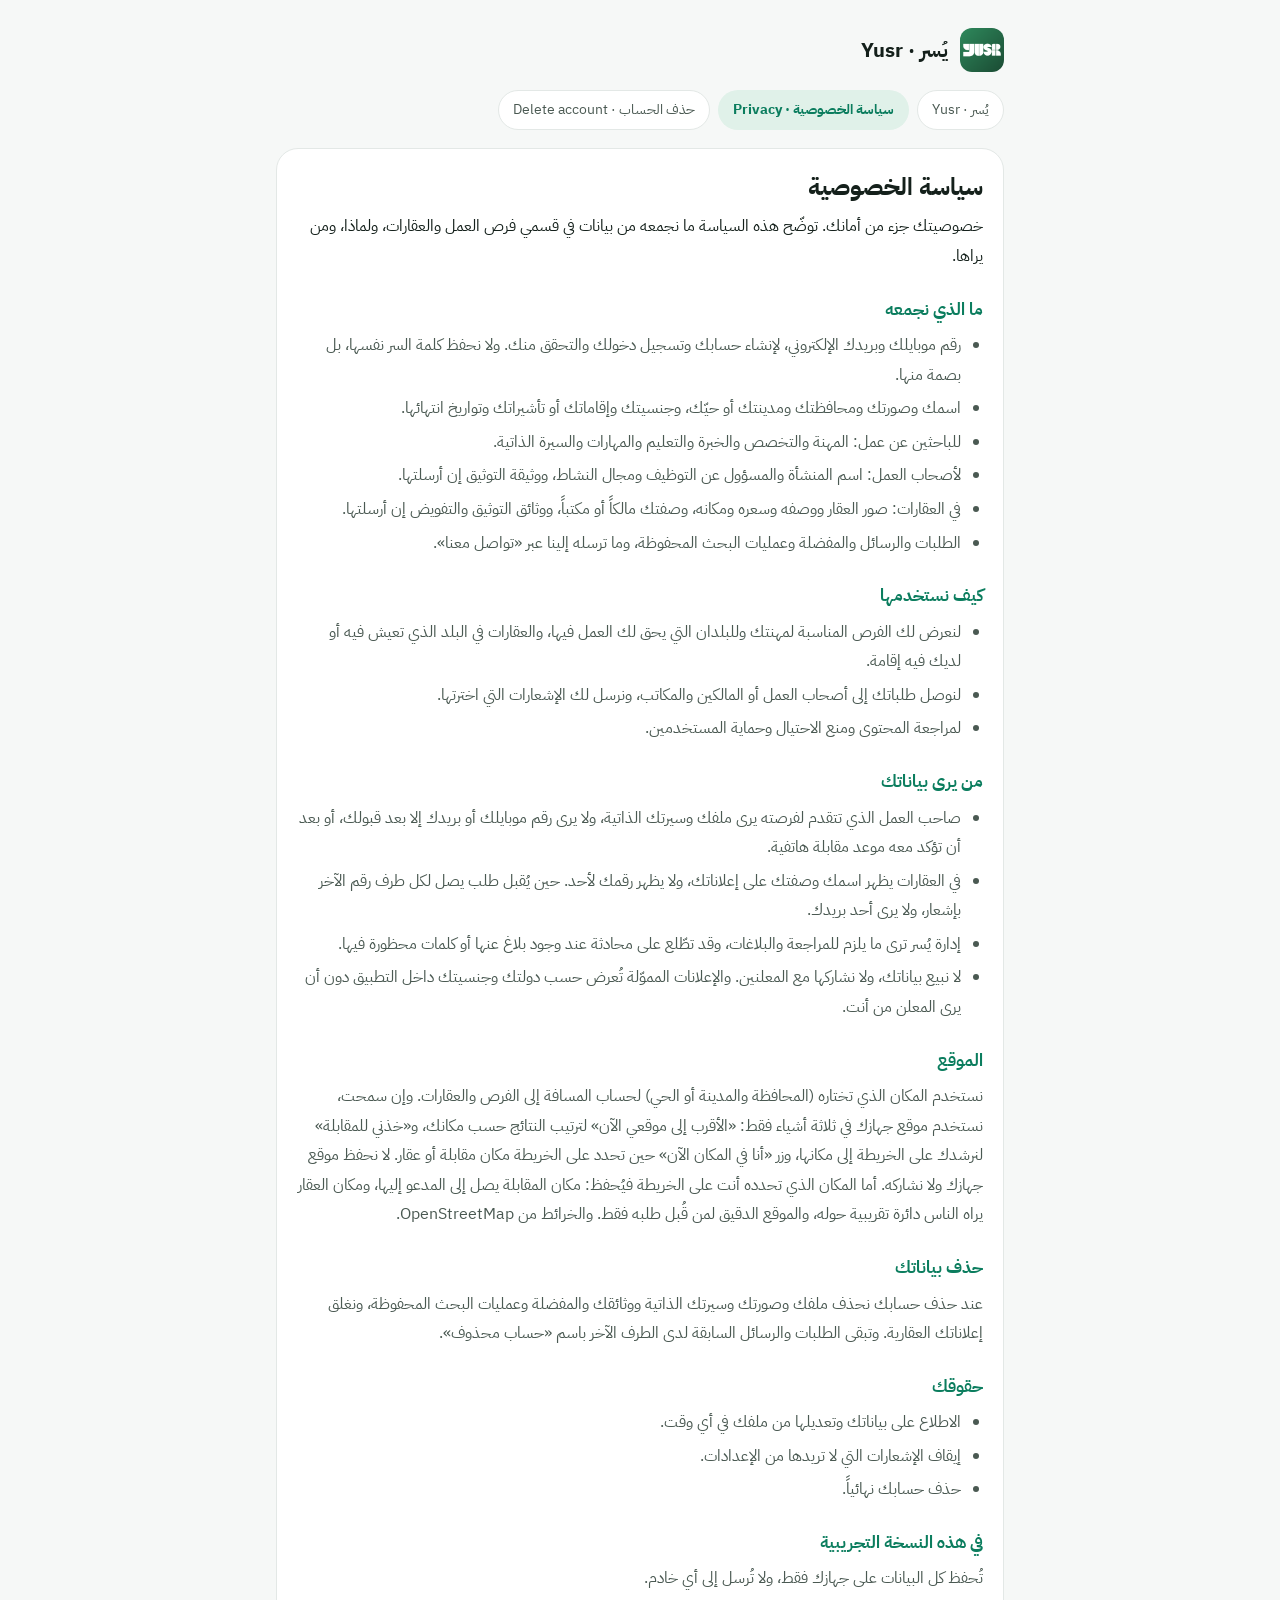
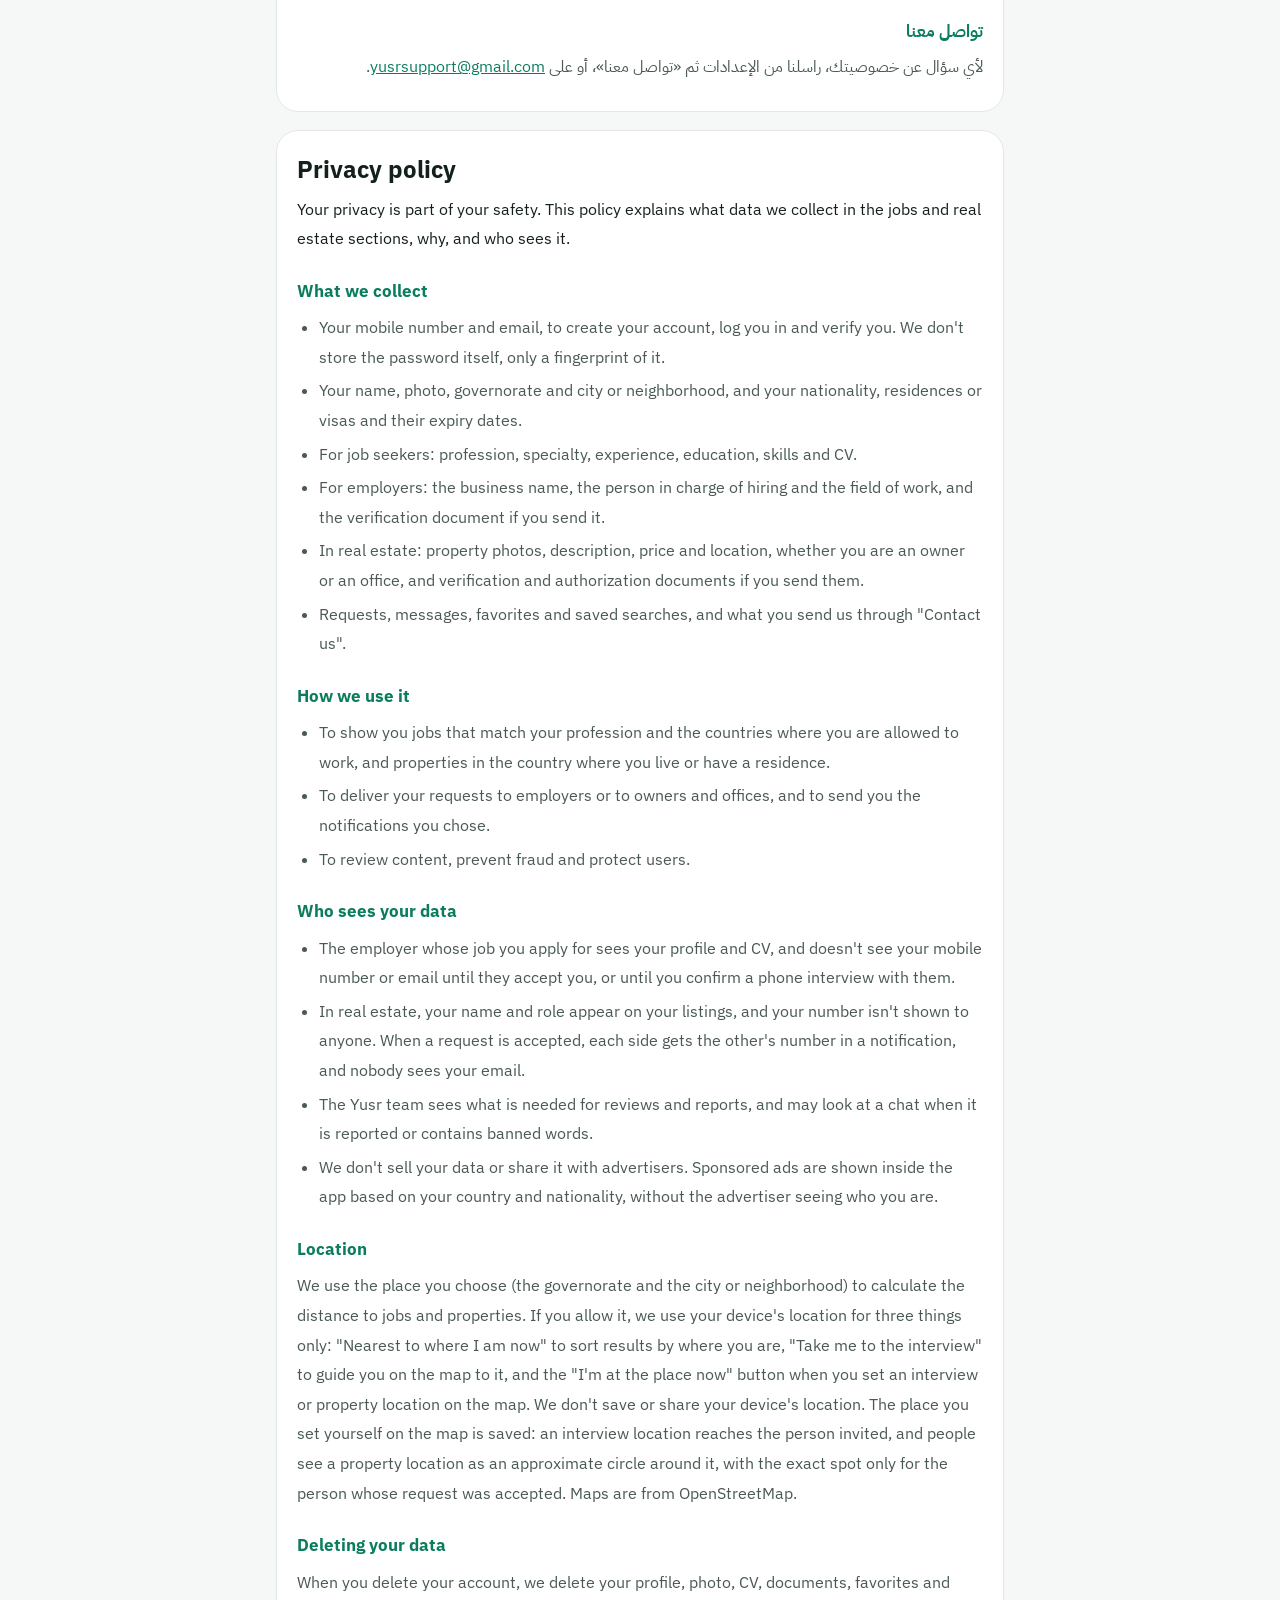
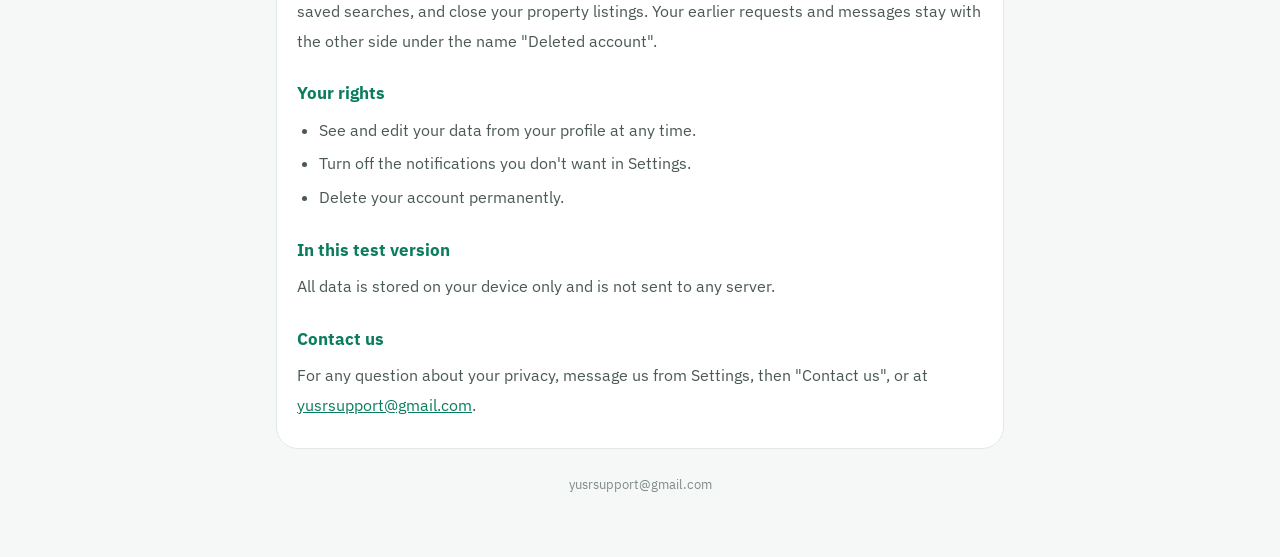
==== privacy.html @ 182690db "Yusr: privacy policy and account deletion pages (Arabic and English) Co-Authored-By: Claude Opus 5.5" ====
<!doctype html>
<html lang="ar" dir="rtl">
<head>
<meta charset="utf-8">
<meta name="viewport" content="width=device-width, initial-scale=1">
<title>سياسة الخصوصية · Privacy policy — Yusr</title>
<link rel="preconnect" href="https://fonts.googleapis.com"><link rel="preconnect" href="https://fonts.gstatic.com" crossorigin>
<link href="https://fonts.googleapis.com/css2?family=IBM+Plex+Sans+Arabic:wght@400;600;700&family=IBM+Plex+Sans:wght@400;600;700&display=swap" rel="stylesheet">
<link rel="icon" href="logo.png">
<style>
:root{--bg:#F6F8F7;--card:#FFFFFF;--ink:#14201B;--ink2:#4A5952;--ink3:#7F8C87;--brand:#0B7D5E;--soft:#E0F1E9;--line:#E3E8E6}
@media (prefers-color-scheme:dark){:root{--bg:#0E1412;--card:#18201D;--ink:#EEF3F1;--ink2:#A5B4AE;--ink3:#7D8B86;--brand:#3DD598;--soft:#163328;--line:#26302C}}
*{box-sizing:border-box}
body{margin:0;background:var(--bg);color:var(--ink);font:16px/1.85 "IBM Plex Sans Arabic","Segoe UI",Tahoma,Arial,sans-serif}
.wrap{max-width:760px;margin:0 auto;padding:20px 16px 60px}
header{display:flex;align-items:center;gap:12px;padding:8px 0 18px}
header img{width:44px;height:44px;border-radius:12px}
header .name{font-weight:700;font-size:20px}
nav{display:flex;flex-wrap:wrap;gap:8px;margin-bottom:18px}
nav a{padding:6px 14px;border-radius:999px;background:var(--card);border:1px solid var(--line);color:var(--ink2);text-decoration:none;font-size:14px}
nav a.on{background:var(--soft);color:var(--brand);border-color:transparent;font-weight:700}
.doc{background:var(--card);border:1px solid var(--line);border-radius:22px;padding:22px 20px;margin-bottom:18px}
h1{font-size:24px;line-height:1.4;margin:0 0 8px}
h2{font-size:17px;margin:22px 0 4px;color:var(--brand)}
p{margin:6px 0;color:var(--ink2)}
ul{margin:6px 0;padding-inline-start:22px;color:var(--ink2)}
li{margin:4px 0}
a{color:var(--brand)}
.lead{color:var(--ink)}
.en{font-family:"IBM Plex Sans","Segoe UI",Arial,sans-serif}
.steps li{margin:8px 0}
footer{color:var(--ink3);font-size:13px;text-align:center;margin-top:24px}
</style>
</head>
<body><div class="wrap">
<header><img src="logo.png" alt=""><div class="name">يُسر · Yusr</div></header>
<nav><a href="index.html" class="">يُسر · Yusr</a><a href="privacy.html" class="on">سياسة الخصوصية · Privacy</a><a href="delete-account.html" class="">حذف الحساب · Delete account</a></nav>
<section class="doc" lang="ar" dir="rtl"><h1>سياسة الخصوصية</h1>
<p class="lead">خصوصيتك جزء من أمانك. توضّح هذه السياسة ما نجمعه من بيانات في قسمي فرص العمل والعقارات، ولماذا، ومن يراها.</p>
<h2>ما الذي نجمعه</h2>
<ul><li>رقم موبايلك وبريدك الإلكتروني، لإنشاء حسابك وتسجيل دخولك والتحقق منك. ولا نحفظ كلمة السر نفسها، بل بصمة منها.</li><li>اسمك وصورتك ومحافظتك ومدينتك أو حيّك، وجنسيتك وإقاماتك أو تأشيراتك وتواريخ انتهائها.</li><li>للباحثين عن عمل: المهنة والتخصص والخبرة والتعليم والمهارات والسيرة الذاتية.</li><li>لأصحاب العمل: اسم المنشأة والمسؤول عن التوظيف ومجال النشاط، ووثيقة التوثيق إن أرسلتها.</li><li>في العقارات: صور العقار ووصفه وسعره ومكانه، وصفتك مالكاً أو مكتباً، ووثائق التوثيق والتفويض إن أرسلتها.</li><li>الطلبات والرسائل والمفضلة وعمليات البحث المحفوظة، وما ترسله إلينا عبر «تواصل معنا».</li></ul>
<h2>كيف نستخدمها</h2>
<ul><li>لنعرض لك الفرص المناسبة لمهنتك وللبلدان التي يحق لك العمل فيها، والعقارات في البلد الذي تعيش فيه أو لديك فيه إقامة.</li><li>لنوصل طلباتك إلى أصحاب العمل أو المالكين والمكاتب، ونرسل لك الإشعارات التي اخترتها.</li><li>لمراجعة المحتوى ومنع الاحتيال وحماية المستخدمين.</li></ul>
<h2>من يرى بياناتك</h2>
<ul><li>صاحب العمل الذي تتقدم لفرصته يرى ملفك وسيرتك الذاتية، ولا يرى رقم موبايلك أو بريدك إلا بعد قبولك، أو بعد أن تؤكد معه موعد مقابلة هاتفية.</li><li>في العقارات يظهر اسمك وصفتك على إعلاناتك، ولا يظهر رقمك لأحد. حين يُقبل طلب يصل لكل طرف رقم الآخر بإشعار، ولا يرى أحد بريدك.</li><li>إدارة يُسر ترى ما يلزم للمراجعة والبلاغات، وقد تطّلع على محادثة عند وجود بلاغ عنها أو كلمات محظورة فيها.</li><li>لا نبيع بياناتك، ولا نشاركها مع المعلنين. والإعلانات المموّلة تُعرض حسب دولتك وجنسيتك داخل التطبيق دون أن يرى المعلن من أنت.</li></ul>
<h2>الموقع</h2>
<p>نستخدم المكان الذي تختاره (المحافظة والمدينة أو الحي) لحساب المسافة إلى الفرص والعقارات. وإن سمحت، نستخدم موقع جهازك في ثلاثة أشياء فقط: «الأقرب إلى موقعي الآن» لترتيب النتائج حسب مكانك، و«خذني للمقابلة» لنرشدك على الخريطة إلى مكانها، وزر «أنا في المكان الآن» حين تحدد على الخريطة مكان مقابلة أو عقار. لا نحفظ موقع جهازك ولا نشاركه. أما المكان الذي تحدده أنت على الخريطة فيُحفظ: مكان المقابلة يصل إلى المدعو إليها، ومكان العقار يراه الناس دائرة تقريبية حوله، والموقع الدقيق لمن قُبل طلبه فقط. والخرائط من OpenStreetMap.</p>
<h2>حذف بياناتك</h2>
<p>عند حذف حسابك نحذف ملفك وصورتك وسيرتك الذاتية ووثائقك والمفضلة وعمليات البحث المحفوظة، ونغلق إعلاناتك العقارية. وتبقى الطلبات والرسائل السابقة لدى الطرف الآخر باسم «حساب محذوف».</p>
<h2>حقوقك</h2>
<ul><li>الاطلاع على بياناتك وتعديلها من ملفك في أي وقت.</li><li>إيقاف الإشعارات التي لا تريدها من الإعدادات.</li><li>حذف حسابك نهائياً.</li></ul>
<h2>في هذه النسخة التجريبية</h2>
<p>تُحفظ كل البيانات على جهازك فقط، ولا تُرسل إلى أي خادم.</p>
<h2>تواصل معنا</h2>
<p>لأي سؤال عن خصوصيتك، راسلنا من الإعدادات ثم «تواصل معنا»، أو على <a href="mailto:yusrsupport@gmail.com">yusrsupport@gmail.com</a>.</p></section>
<section class="doc en" lang="en" dir="ltr"><h1>Privacy policy</h1>
<p class="lead">Your privacy is part of your safety. This policy explains what data we collect in the jobs and real estate sections, why, and who sees it.</p>
<h2>What we collect</h2>
<ul><li>Your mobile number and email, to create your account, log you in and verify you. We don&#x27;t store the password itself, only a fingerprint of it.</li><li>Your name, photo, governorate and city or neighborhood, and your nationality, residences or visas and their expiry dates.</li><li>For job seekers: profession, specialty, experience, education, skills and CV.</li><li>For employers: the business name, the person in charge of hiring and the field of work, and the verification document if you send it.</li><li>In real estate: property photos, description, price and location, whether you are an owner or an office, and verification and authorization documents if you send them.</li><li>Requests, messages, favorites and saved searches, and what you send us through &quot;Contact us&quot;.</li></ul>
<h2>How we use it</h2>
<ul><li>To show you jobs that match your profession and the countries where you are allowed to work, and properties in the country where you live or have a residence.</li><li>To deliver your requests to employers or to owners and offices, and to send you the notifications you chose.</li><li>To review content, prevent fraud and protect users.</li></ul>
<h2>Who sees your data</h2>
<ul><li>The employer whose job you apply for sees your profile and CV, and doesn&#x27;t see your mobile number or email until they accept you, or until you confirm a phone interview with them.</li><li>In real estate, your name and role appear on your listings, and your number isn&#x27;t shown to anyone. When a request is accepted, each side gets the other&#x27;s number in a notification, and nobody sees your email.</li><li>The Yusr team sees what is needed for reviews and reports, and may look at a chat when it is reported or contains banned words.</li><li>We don&#x27;t sell your data or share it with advertisers. Sponsored ads are shown inside the app based on your country and nationality, without the advertiser seeing who you are.</li></ul>
<h2>Location</h2>
<p>We use the place you choose (the governorate and the city or neighborhood) to calculate the distance to jobs and properties. If you allow it, we use your device&#x27;s location for three things only: &quot;Nearest to where I am now&quot; to sort results by where you are, &quot;Take me to the interview&quot; to guide you on the map to it, and the &quot;I&#x27;m at the place now&quot; button when you set an interview or property location on the map. We don&#x27;t save or share your device&#x27;s location. The place you set yourself on the map is saved: an interview location reaches the person invited, and people see a property location as an approximate circle around it, with the exact spot only for the person whose request was accepted. Maps are from OpenStreetMap.</p>
<h2>Deleting your data</h2>
<p>When you delete your account, we delete your profile, photo, CV, documents, favorites and saved searches, and close your property listings. Your earlier requests and messages stay with the other side under the name &quot;Deleted account&quot;.</p>
<h2>Your rights</h2>
<ul><li>See and edit your data from your profile at any time.</li><li>Turn off the notifications you don&#x27;t want in Settings.</li><li>Delete your account permanently.</li></ul>
<h2>In this test version</h2>
<p>All data is stored on your device only and is not sent to any server.</p>
<h2>Contact us</h2>
<p>For any question about your privacy, message us from Settings, then &quot;Contact us&quot;, or at <a href="mailto:yusrsupport@gmail.com">yusrsupport@gmail.com</a>.</p></section>
<footer>yusrsupport@gmail.com</footer>
</div></body></html>
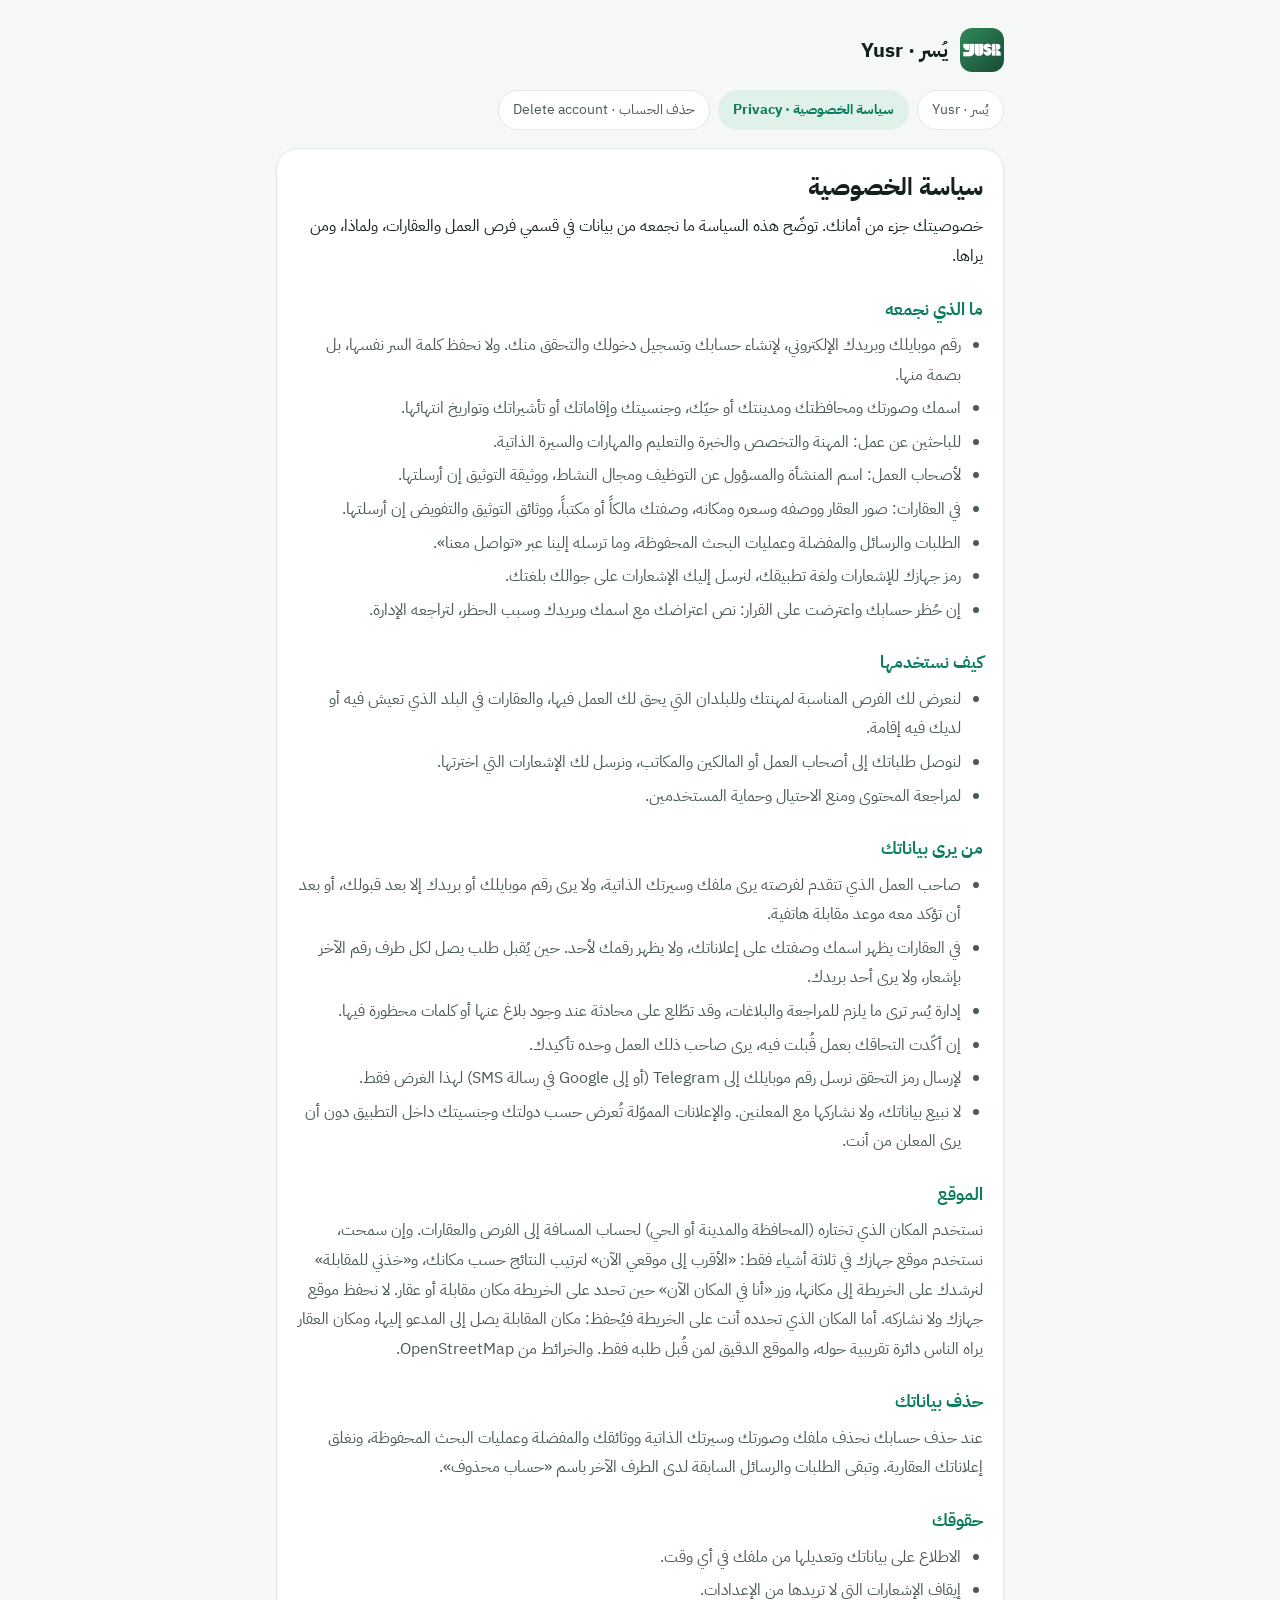
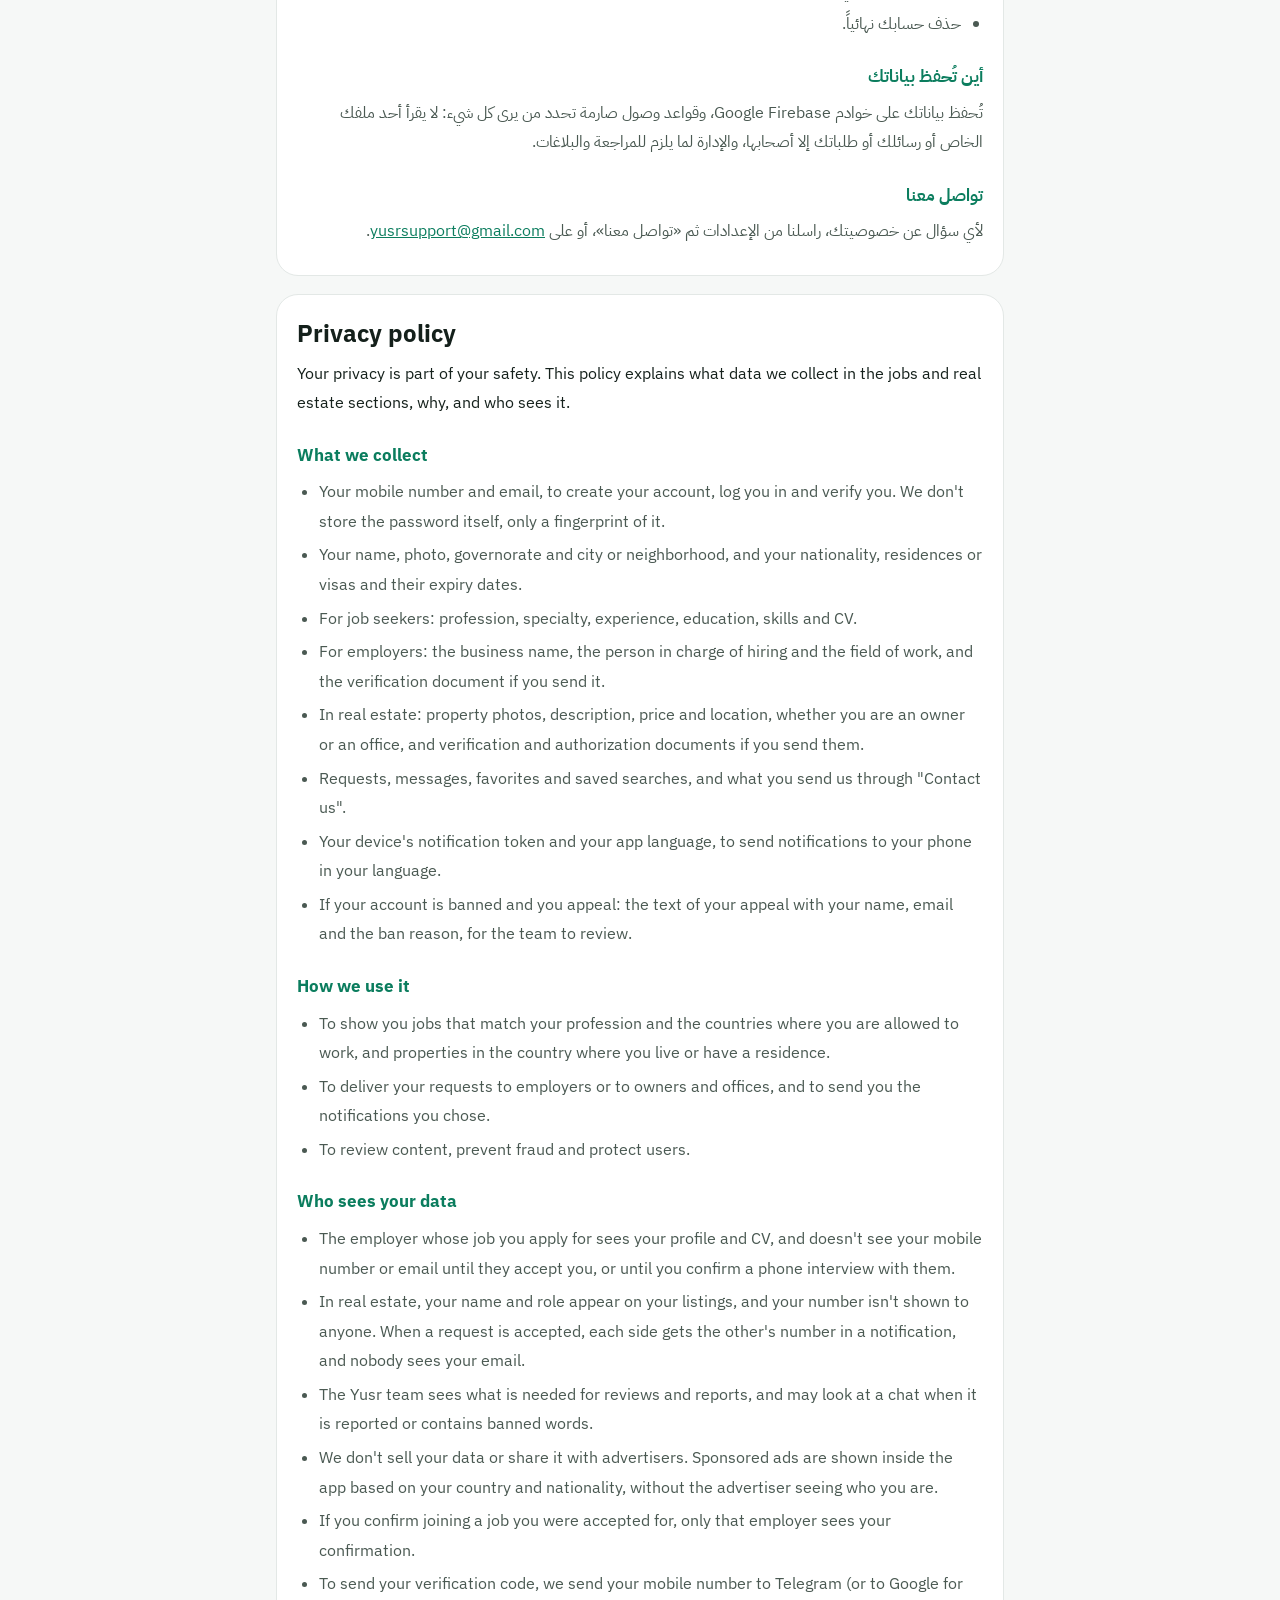
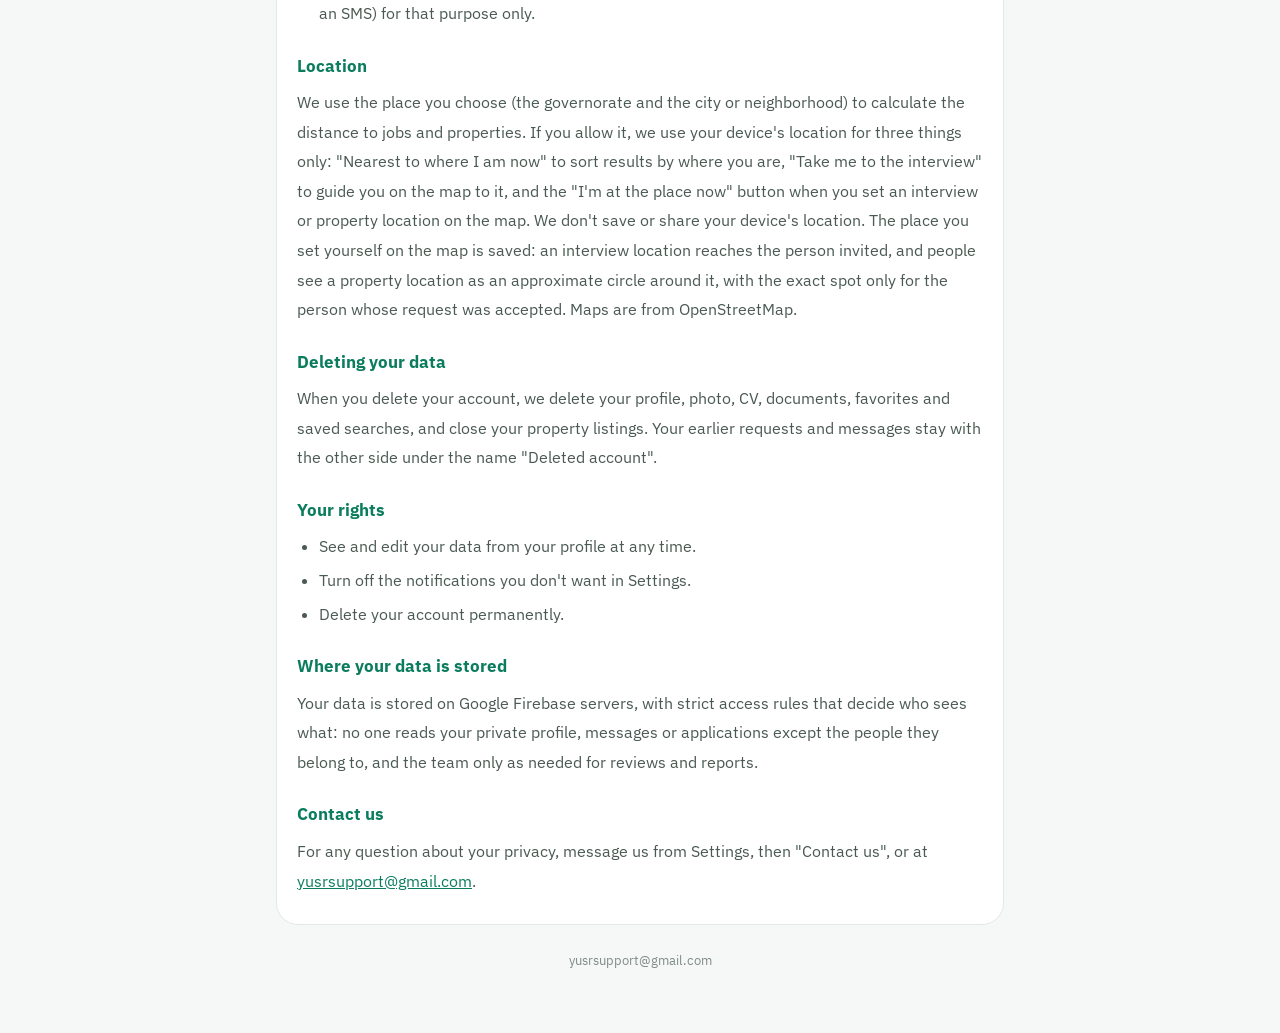
==== commit 4540f3a2: "Privacy policy: data stored on Firebase, notifications token, appeals, join confirmation, verificati" ====
--- a/privacy.html
+++ b/privacy.html
@@ -38,37 +38,37 @@
 <section class="doc" lang="ar" dir="rtl"><h1>سياسة الخصوصية</h1>
 <p class="lead">خصوصيتك جزء من أمانك. توضّح هذه السياسة ما نجمعه من بيانات في قسمي فرص العمل والعقارات، ولماذا، ومن يراها.</p>
 <h2>ما الذي نجمعه</h2>
-<ul><li>رقم موبايلك وبريدك الإلكتروني، لإنشاء حسابك وتسجيل دخولك والتحقق منك. ولا نحفظ كلمة السر نفسها، بل بصمة منها.</li><li>اسمك وصورتك ومحافظتك ومدينتك أو حيّك، وجنسيتك وإقاماتك أو تأشيراتك وتواريخ انتهائها.</li><li>للباحثين عن عمل: المهنة والتخصص والخبرة والتعليم والمهارات والسيرة الذاتية.</li><li>لأصحاب العمل: اسم المنشأة والمسؤول عن التوظيف ومجال النشاط، ووثيقة التوثيق إن أرسلتها.</li><li>في العقارات: صور العقار ووصفه وسعره ومكانه، وصفتك مالكاً أو مكتباً، ووثائق التوثيق والتفويض إن أرسلتها.</li><li>الطلبات والرسائل والمفضلة وعمليات البحث المحفوظة، وما ترسله إلينا عبر «تواصل معنا».</li></ul>
+<ul><li>رقم موبايلك وبريدك الإلكتروني، لإنشاء حسابك وتسجيل دخولك والتحقق منك. ولا نحفظ كلمة السر نفسها، بل بصمة منها.</li><li>اسمك وصورتك ومحافظتك ومدينتك أو حيّك، وجنسيتك وإقاماتك أو تأشيراتك وتواريخ انتهائها.</li><li>للباحثين عن عمل: المهنة والتخصص والخبرة والتعليم والمهارات والسيرة الذاتية.</li><li>لأصحاب العمل: اسم المنشأة والمسؤول عن التوظيف ومجال النشاط، ووثيقة التوثيق إن أرسلتها.</li><li>في العقارات: صور العقار ووصفه وسعره ومكانه، وصفتك مالكاً أو مكتباً، ووثائق التوثيق والتفويض إن أرسلتها.</li><li>الطلبات والرسائل والمفضلة وعمليات البحث المحفوظة، وما ترسله إلينا عبر «تواصل معنا».</li><li>رمز جهازك للإشعارات ولغة تطبيقك، لنرسل إليك الإشعارات على جوالك بلغتك.</li><li>إن حُظر حسابك واعترضت على القرار: نص اعتراضك مع اسمك وبريدك وسبب الحظر، لتراجعه الإدارة.</li></ul>
 <h2>كيف نستخدمها</h2>
 <ul><li>لنعرض لك الفرص المناسبة لمهنتك وللبلدان التي يحق لك العمل فيها، والعقارات في البلد الذي تعيش فيه أو لديك فيه إقامة.</li><li>لنوصل طلباتك إلى أصحاب العمل أو المالكين والمكاتب، ونرسل لك الإشعارات التي اخترتها.</li><li>لمراجعة المحتوى ومنع الاحتيال وحماية المستخدمين.</li></ul>
 <h2>من يرى بياناتك</h2>
-<ul><li>صاحب العمل الذي تتقدم لفرصته يرى ملفك وسيرتك الذاتية، ولا يرى رقم موبايلك أو بريدك إلا بعد قبولك، أو بعد أن تؤكد معه موعد مقابلة هاتفية.</li><li>في العقارات يظهر اسمك وصفتك على إعلاناتك، ولا يظهر رقمك لأحد. حين يُقبل طلب يصل لكل طرف رقم الآخر بإشعار، ولا يرى أحد بريدك.</li><li>إدارة يُسر ترى ما يلزم للمراجعة والبلاغات، وقد تطّلع على محادثة عند وجود بلاغ عنها أو كلمات محظورة فيها.</li><li>لا نبيع بياناتك، ولا نشاركها مع المعلنين. والإعلانات المموّلة تُعرض حسب دولتك وجنسيتك داخل التطبيق دون أن يرى المعلن من أنت.</li></ul>
+<ul><li>صاحب العمل الذي تتقدم لفرصته يرى ملفك وسيرتك الذاتية، ولا يرى رقم موبايلك أو بريدك إلا بعد قبولك، أو بعد أن تؤكد معه موعد مقابلة هاتفية.</li><li>في العقارات يظهر اسمك وصفتك على إعلاناتك، ولا يظهر رقمك لأحد. حين يُقبل طلب يصل لكل طرف رقم الآخر بإشعار، ولا يرى أحد بريدك.</li><li>إدارة يُسر ترى ما يلزم للمراجعة والبلاغات، وقد تطّلع على محادثة عند وجود بلاغ عنها أو كلمات محظورة فيها.</li><li>إن أكّدت التحاقك بعمل قُبلت فيه، يرى صاحب ذلك العمل وحده تأكيدك.</li><li>لإرسال رمز التحقق نرسل رقم موبايلك إلى Telegram (أو إلى Google في رسالة SMS) لهذا الغرض فقط.</li><li>لا نبيع بياناتك، ولا نشاركها مع المعلنين. والإعلانات المموّلة تُعرض حسب دولتك وجنسيتك داخل التطبيق دون أن يرى المعلن من أنت.</li></ul>
 <h2>الموقع</h2>
 <p>نستخدم المكان الذي تختاره (المحافظة والمدينة أو الحي) لحساب المسافة إلى الفرص والعقارات. وإن سمحت، نستخدم موقع جهازك في ثلاثة أشياء فقط: «الأقرب إلى موقعي الآن» لترتيب النتائج حسب مكانك، و«خذني للمقابلة» لنرشدك على الخريطة إلى مكانها، وزر «أنا في المكان الآن» حين تحدد على الخريطة مكان مقابلة أو عقار. لا نحفظ موقع جهازك ولا نشاركه. أما المكان الذي تحدده أنت على الخريطة فيُحفظ: مكان المقابلة يصل إلى المدعو إليها، ومكان العقار يراه الناس دائرة تقريبية حوله، والموقع الدقيق لمن قُبل طلبه فقط. والخرائط من OpenStreetMap.</p>
 <h2>حذف بياناتك</h2>
 <p>عند حذف حسابك نحذف ملفك وصورتك وسيرتك الذاتية ووثائقك والمفضلة وعمليات البحث المحفوظة، ونغلق إعلاناتك العقارية. وتبقى الطلبات والرسائل السابقة لدى الطرف الآخر باسم «حساب محذوف».</p>
 <h2>حقوقك</h2>
 <ul><li>الاطلاع على بياناتك وتعديلها من ملفك في أي وقت.</li><li>إيقاف الإشعارات التي لا تريدها من الإعدادات.</li><li>حذف حسابك نهائياً.</li></ul>
-<h2>في هذه النسخة التجريبية</h2>
-<p>تُحفظ كل البيانات على جهازك فقط، ولا تُرسل إلى أي خادم.</p>
+<h2>أين تُحفظ بياناتك</h2>
+<p>تُحفظ بياناتك على خوادم Google Firebase، وقواعد وصول صارمة تحدد من يرى كل شيء: لا يقرأ أحد ملفك الخاص أو رسائلك أو طلباتك إلا أصحابها، والإدارة لما يلزم للمراجعة والبلاغات.</p>
 <h2>تواصل معنا</h2>
 <p>لأي سؤال عن خصوصيتك، راسلنا من الإعدادات ثم «تواصل معنا»، أو على <a href="mailto:yusrsupport@gmail.com">yusrsupport@gmail.com</a>.</p></section>
 <section class="doc en" lang="en" dir="ltr"><h1>Privacy policy</h1>
 <p class="lead">Your privacy is part of your safety. This policy explains what data we collect in the jobs and real estate sections, why, and who sees it.</p>
 <h2>What we collect</h2>
-<ul><li>Your mobile number and email, to create your account, log you in and verify you. We don&#x27;t store the password itself, only a fingerprint of it.</li><li>Your name, photo, governorate and city or neighborhood, and your nationality, residences or visas and their expiry dates.</li><li>For job seekers: profession, specialty, experience, education, skills and CV.</li><li>For employers: the business name, the person in charge of hiring and the field of work, and the verification document if you send it.</li><li>In real estate: property photos, description, price and location, whether you are an owner or an office, and verification and authorization documents if you send them.</li><li>Requests, messages, favorites and saved searches, and what you send us through &quot;Contact us&quot;.</li></ul>
+<ul><li>Your mobile number and email, to create your account, log you in and verify you. We don&#x27;t store the password itself, only a fingerprint of it.</li><li>Your name, photo, governorate and city or neighborhood, and your nationality, residences or visas and their expiry dates.</li><li>For job seekers: profession, specialty, experience, education, skills and CV.</li><li>For employers: the business name, the person in charge of hiring and the field of work, and the verification document if you send it.</li><li>In real estate: property photos, description, price and location, whether you are an owner or an office, and verification and authorization documents if you send them.</li><li>Requests, messages, favorites and saved searches, and what you send us through &quot;Contact us&quot;.</li><li>Your device&#x27;s notification token and your app language, to send notifications to your phone in your language.</li><li>If your account is banned and you appeal: the text of your appeal with your name, email and the ban reason, for the team to review.</li></ul>
 <h2>How we use it</h2>
 <ul><li>To show you jobs that match your profession and the countries where you are allowed to work, and properties in the country where you live or have a residence.</li><li>To deliver your requests to employers or to owners and offices, and to send you the notifications you chose.</li><li>To review content, prevent fraud and protect users.</li></ul>
 <h2>Who sees your data</h2>
-<ul><li>The employer whose job you apply for sees your profile and CV, and doesn&#x27;t see your mobile number or email until they accept you, or until you confirm a phone interview with them.</li><li>In real estate, your name and role appear on your listings, and your number isn&#x27;t shown to anyone. When a request is accepted, each side gets the other&#x27;s number in a notification, and nobody sees your email.</li><li>The Yusr team sees what is needed for reviews and reports, and may look at a chat when it is reported or contains banned words.</li><li>We don&#x27;t sell your data or share it with advertisers. Sponsored ads are shown inside the app based on your country and nationality, without the advertiser seeing who you are.</li></ul>
+<ul><li>The employer whose job you apply for sees your profile and CV, and doesn&#x27;t see your mobile number or email until they accept you, or until you confirm a phone interview with them.</li><li>In real estate, your name and role appear on your listings, and your number isn&#x27;t shown to anyone. When a request is accepted, each side gets the other&#x27;s number in a notification, and nobody sees your email.</li><li>The Yusr team sees what is needed for reviews and reports, and may look at a chat when it is reported or contains banned words.</li><li>We don&#x27;t sell your data or share it with advertisers. Sponsored ads are shown inside the app based on your country and nationality, without the advertiser seeing who you are.</li><li>If you confirm joining a job you were accepted for, only that employer sees your confirmation.</li><li>To send your verification code, we send your mobile number to Telegram (or to Google for an SMS) for that purpose only.</li></ul>
 <h2>Location</h2>
 <p>We use the place you choose (the governorate and the city or neighborhood) to calculate the distance to jobs and properties. If you allow it, we use your device&#x27;s location for three things only: &quot;Nearest to where I am now&quot; to sort results by where you are, &quot;Take me to the interview&quot; to guide you on the map to it, and the &quot;I&#x27;m at the place now&quot; button when you set an interview or property location on the map. We don&#x27;t save or share your device&#x27;s location. The place you set yourself on the map is saved: an interview location reaches the person invited, and people see a property location as an approximate circle around it, with the exact spot only for the person whose request was accepted. Maps are from OpenStreetMap.</p>
 <h2>Deleting your data</h2>
 <p>When you delete your account, we delete your profile, photo, CV, documents, favorites and saved searches, and close your property listings. Your earlier requests and messages stay with the other side under the name &quot;Deleted account&quot;.</p>
 <h2>Your rights</h2>
 <ul><li>See and edit your data from your profile at any time.</li><li>Turn off the notifications you don&#x27;t want in Settings.</li><li>Delete your account permanently.</li></ul>
-<h2>In this test version</h2>
-<p>All data is stored on your device only and is not sent to any server.</p>
+<h2>Where your data is stored</h2>
+<p>Your data is stored on Google Firebase servers, with strict access rules that decide who sees what: no one reads your private profile, messages or applications except the people they belong to, and the team only as needed for reviews and reports.</p>
 <h2>Contact us</h2>
 <p>For any question about your privacy, message us from Settings, then &quot;Contact us&quot;, or at <a href="mailto:yusrsupport@gmail.com">yusrsupport@gmail.com</a>.</p></section>
 <footer>yusrsupport@gmail.com</footer>
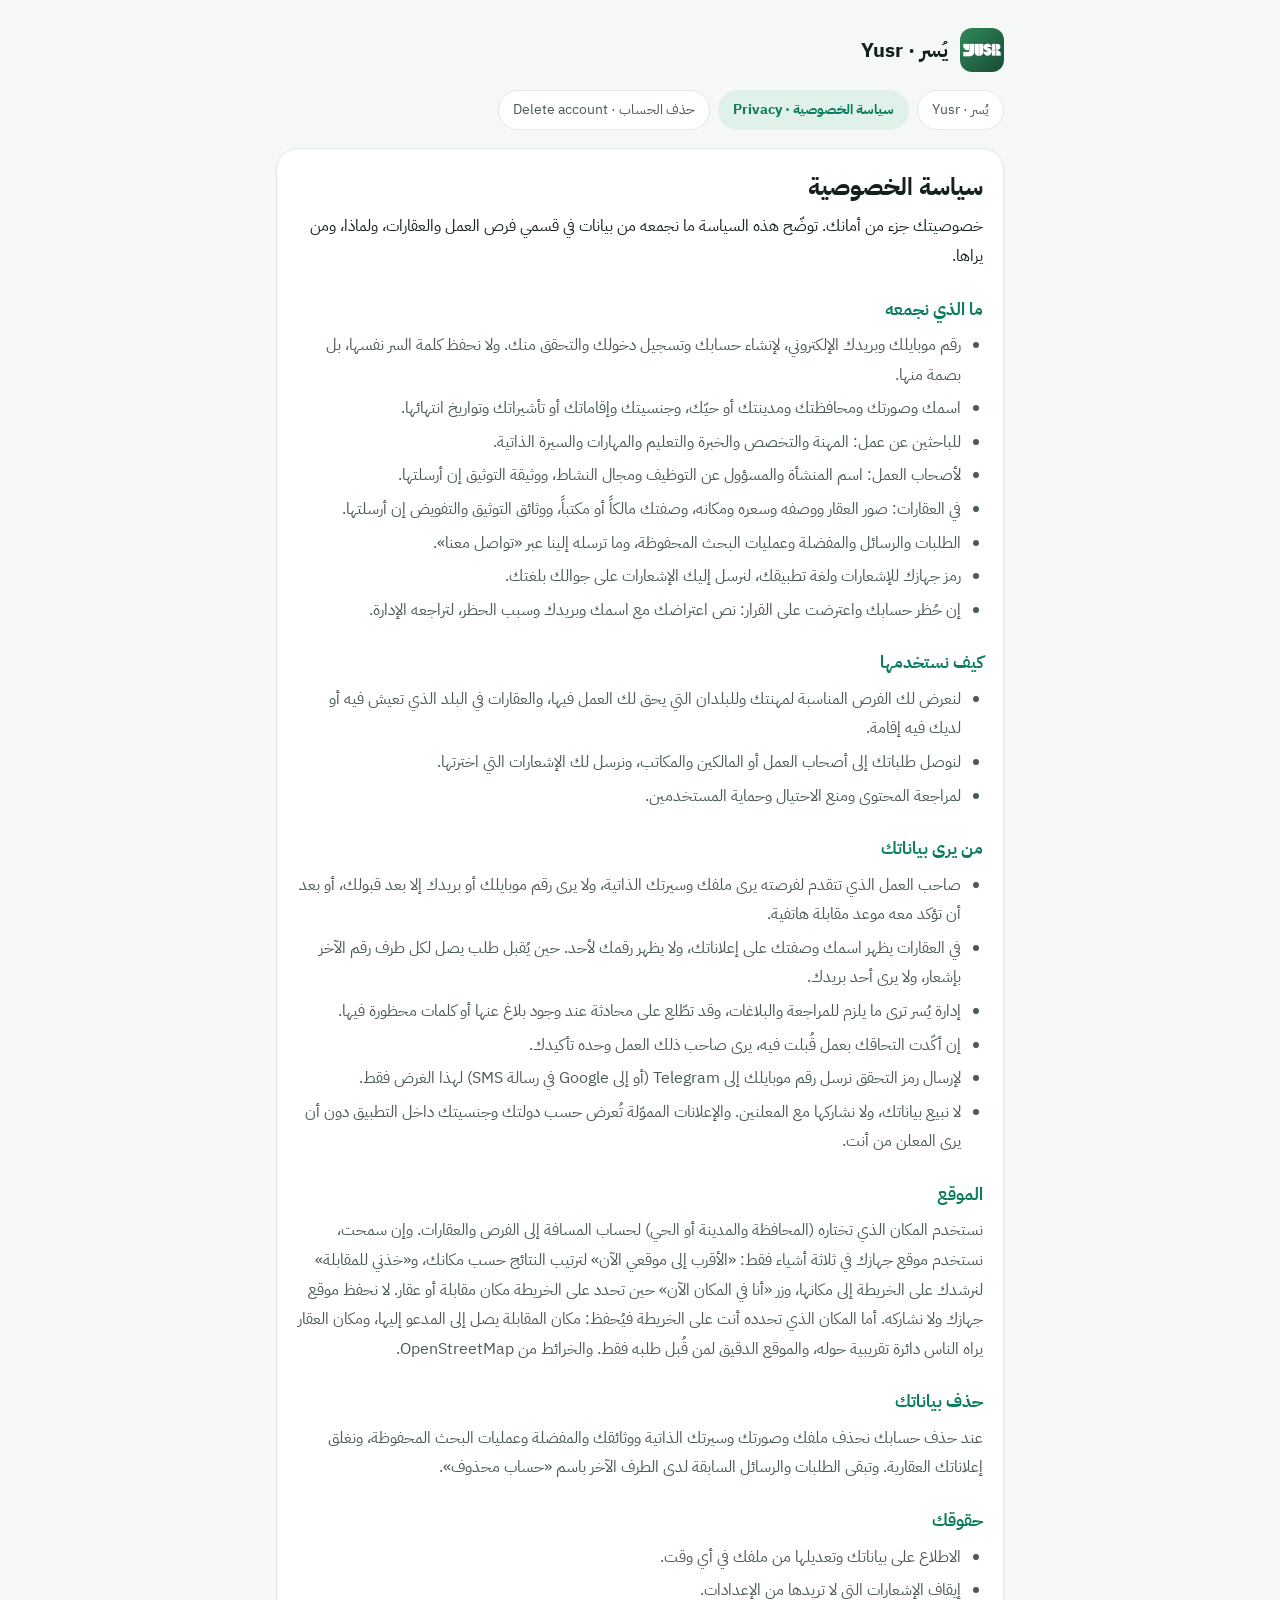
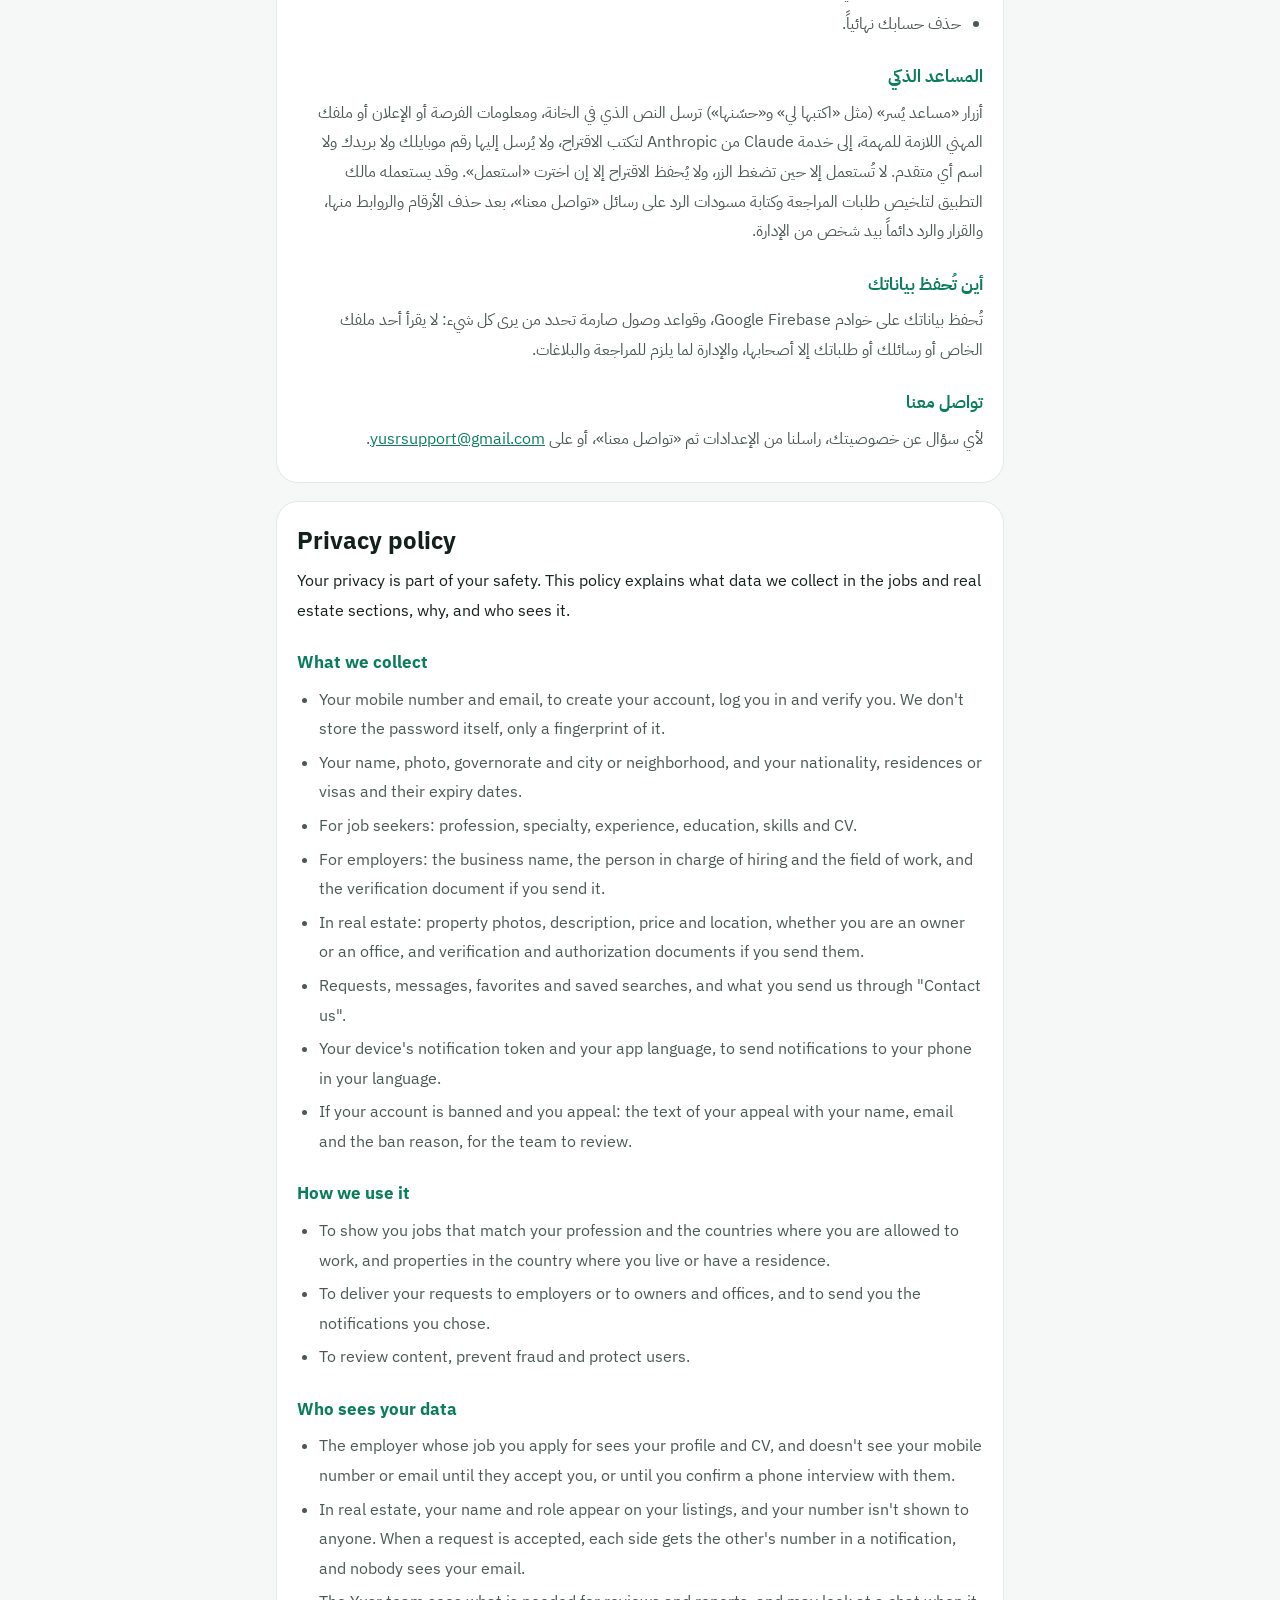
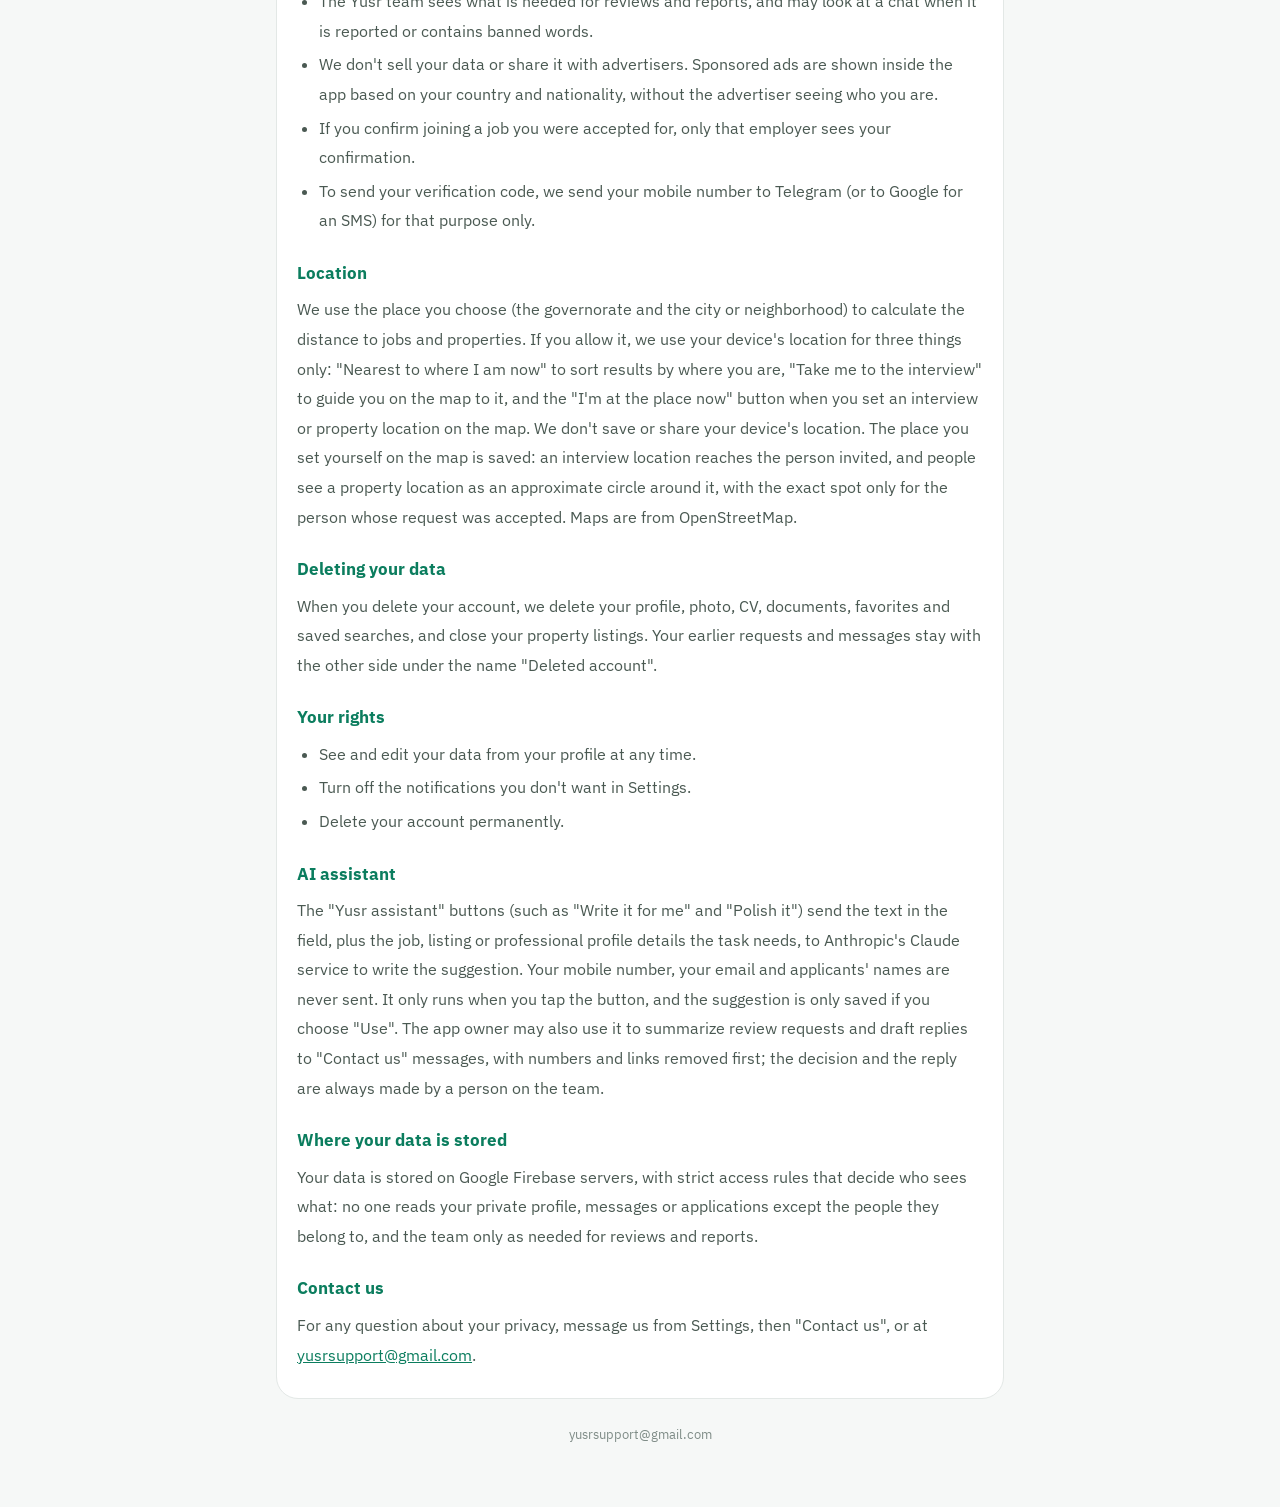
==== commit c8b4671e: "Privacy: AI assistant section (Claude by Anthropic: what is sent, what never is, owner use) Co-Autho" ====
--- a/privacy.html
+++ b/privacy.html
@@ -49,6 +49,8 @@
 <p>عند حذف حسابك نحذف ملفك وصورتك وسيرتك الذاتية ووثائقك والمفضلة وعمليات البحث المحفوظة، ونغلق إعلاناتك العقارية. وتبقى الطلبات والرسائل السابقة لدى الطرف الآخر باسم «حساب محذوف».</p>
 <h2>حقوقك</h2>
 <ul><li>الاطلاع على بياناتك وتعديلها من ملفك في أي وقت.</li><li>إيقاف الإشعارات التي لا تريدها من الإعدادات.</li><li>حذف حسابك نهائياً.</li></ul>
+<h2>المساعد الذكي</h2>
+<p>أزرار «مساعد يُسر» (مثل «اكتبها لي» و«حسّنها») ترسل النص الذي في الخانة، ومعلومات الفرصة أو الإعلان أو ملفك المهني اللازمة للمهمة، إلى خدمة Claude من Anthropic لتكتب الاقتراح، ولا يُرسل إليها رقم موبايلك ولا بريدك ولا اسم أي متقدم. لا تُستعمل إلا حين تضغط الزر، ولا يُحفظ الاقتراح إلا إن اخترت «استعمل». وقد يستعمله مالك التطبيق لتلخيص طلبات المراجعة وكتابة مسودات الرد على رسائل «تواصل معنا»، بعد حذف الأرقام والروابط منها، والقرار والرد دائماً بيد شخص من الإدارة.</p>
 <h2>أين تُحفظ بياناتك</h2>
 <p>تُحفظ بياناتك على خوادم Google Firebase، وقواعد وصول صارمة تحدد من يرى كل شيء: لا يقرأ أحد ملفك الخاص أو رسائلك أو طلباتك إلا أصحابها، والإدارة لما يلزم للمراجعة والبلاغات.</p>
 <h2>تواصل معنا</h2>
@@ -67,6 +69,8 @@
 <p>When you delete your account, we delete your profile, photo, CV, documents, favorites and saved searches, and close your property listings. Your earlier requests and messages stay with the other side under the name &quot;Deleted account&quot;.</p>
 <h2>Your rights</h2>
 <ul><li>See and edit your data from your profile at any time.</li><li>Turn off the notifications you don&#x27;t want in Settings.</li><li>Delete your account permanently.</li></ul>
+<h2>AI assistant</h2>
+<p>The &quot;Yusr assistant&quot; buttons (such as &quot;Write it for me&quot; and &quot;Polish it&quot;) send the text in the field, plus the job, listing or professional profile details the task needs, to Anthropic&#x27;s Claude service to write the suggestion. Your mobile number, your email and applicants&#x27; names are never sent. It only runs when you tap the button, and the suggestion is only saved if you choose &quot;Use&quot;. The app owner may also use it to summarize review requests and draft replies to &quot;Contact us&quot; messages, with numbers and links removed first; the decision and the reply are always made by a person on the team.</p>
 <h2>Where your data is stored</h2>
 <p>Your data is stored on Google Firebase servers, with strict access rules that decide who sees what: no one reads your private profile, messages or applications except the people they belong to, and the team only as needed for reviews and reports.</p>
 <h2>Contact us</h2>
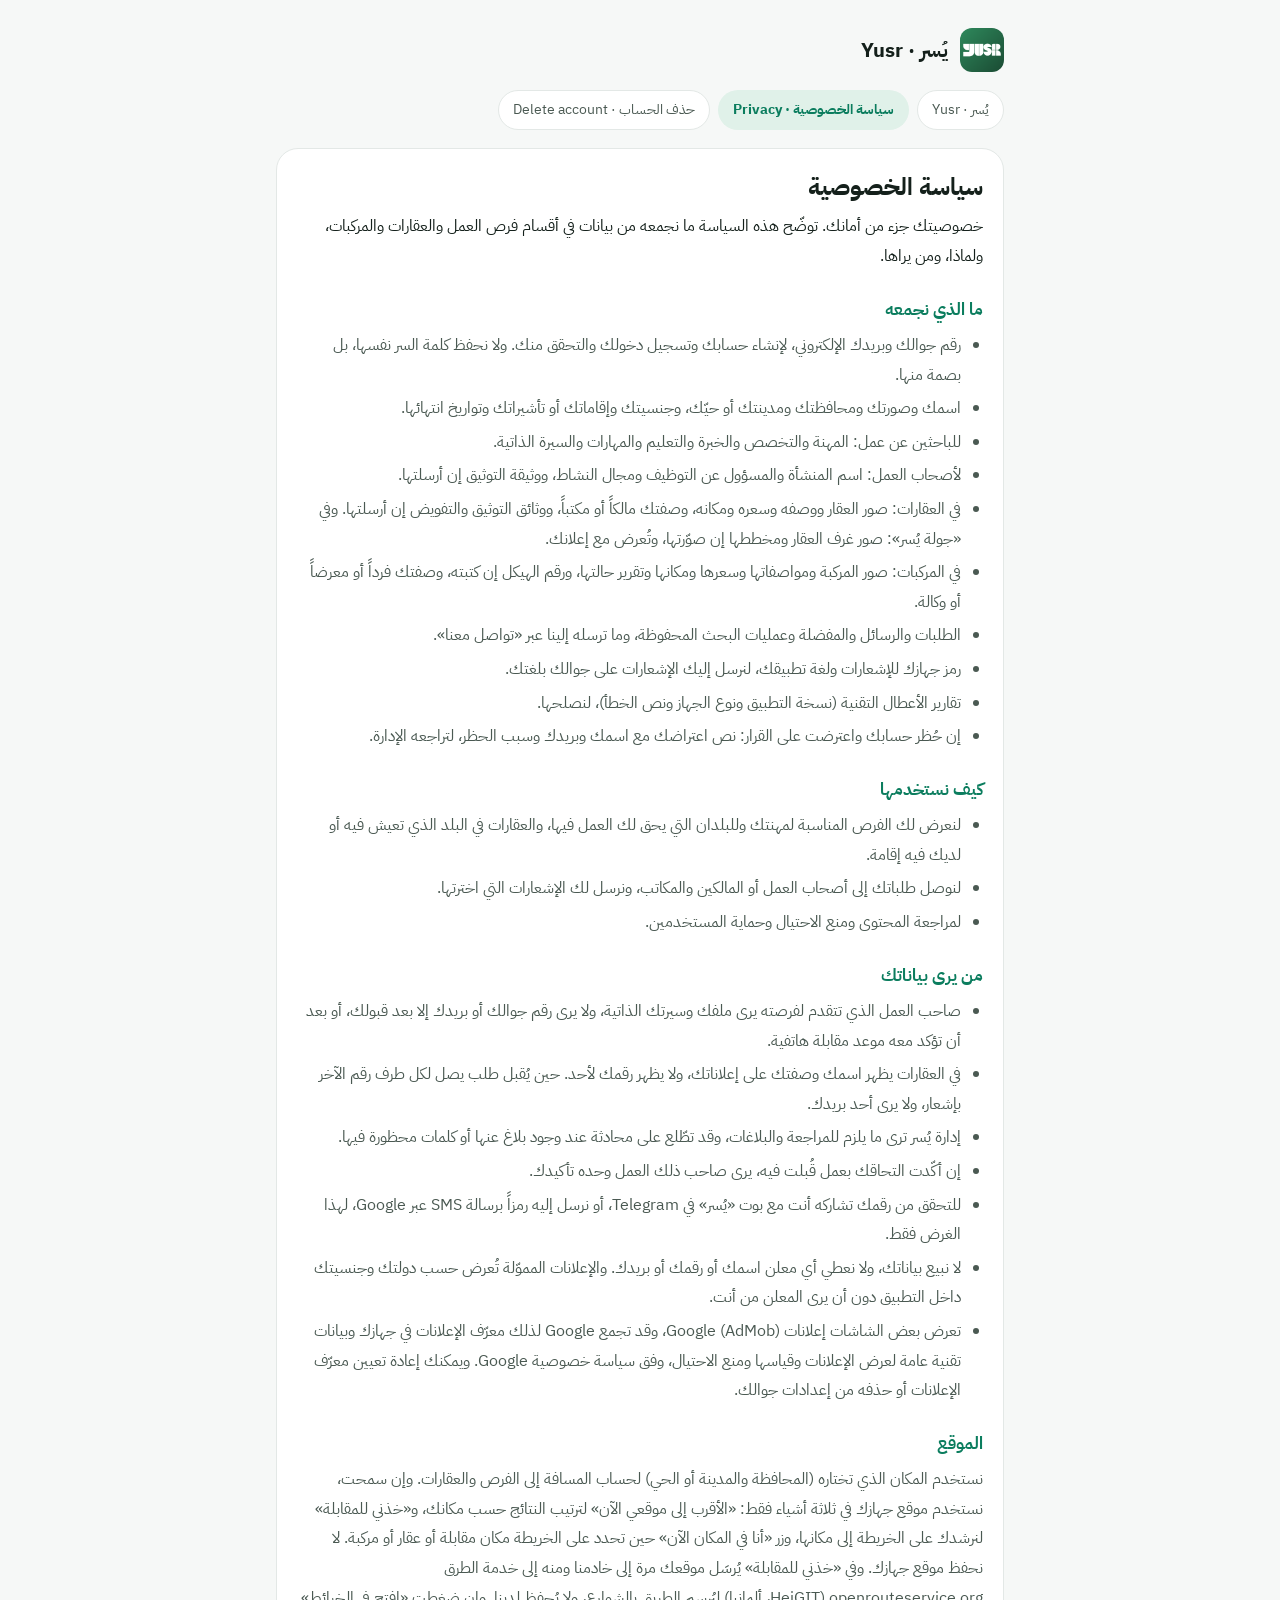
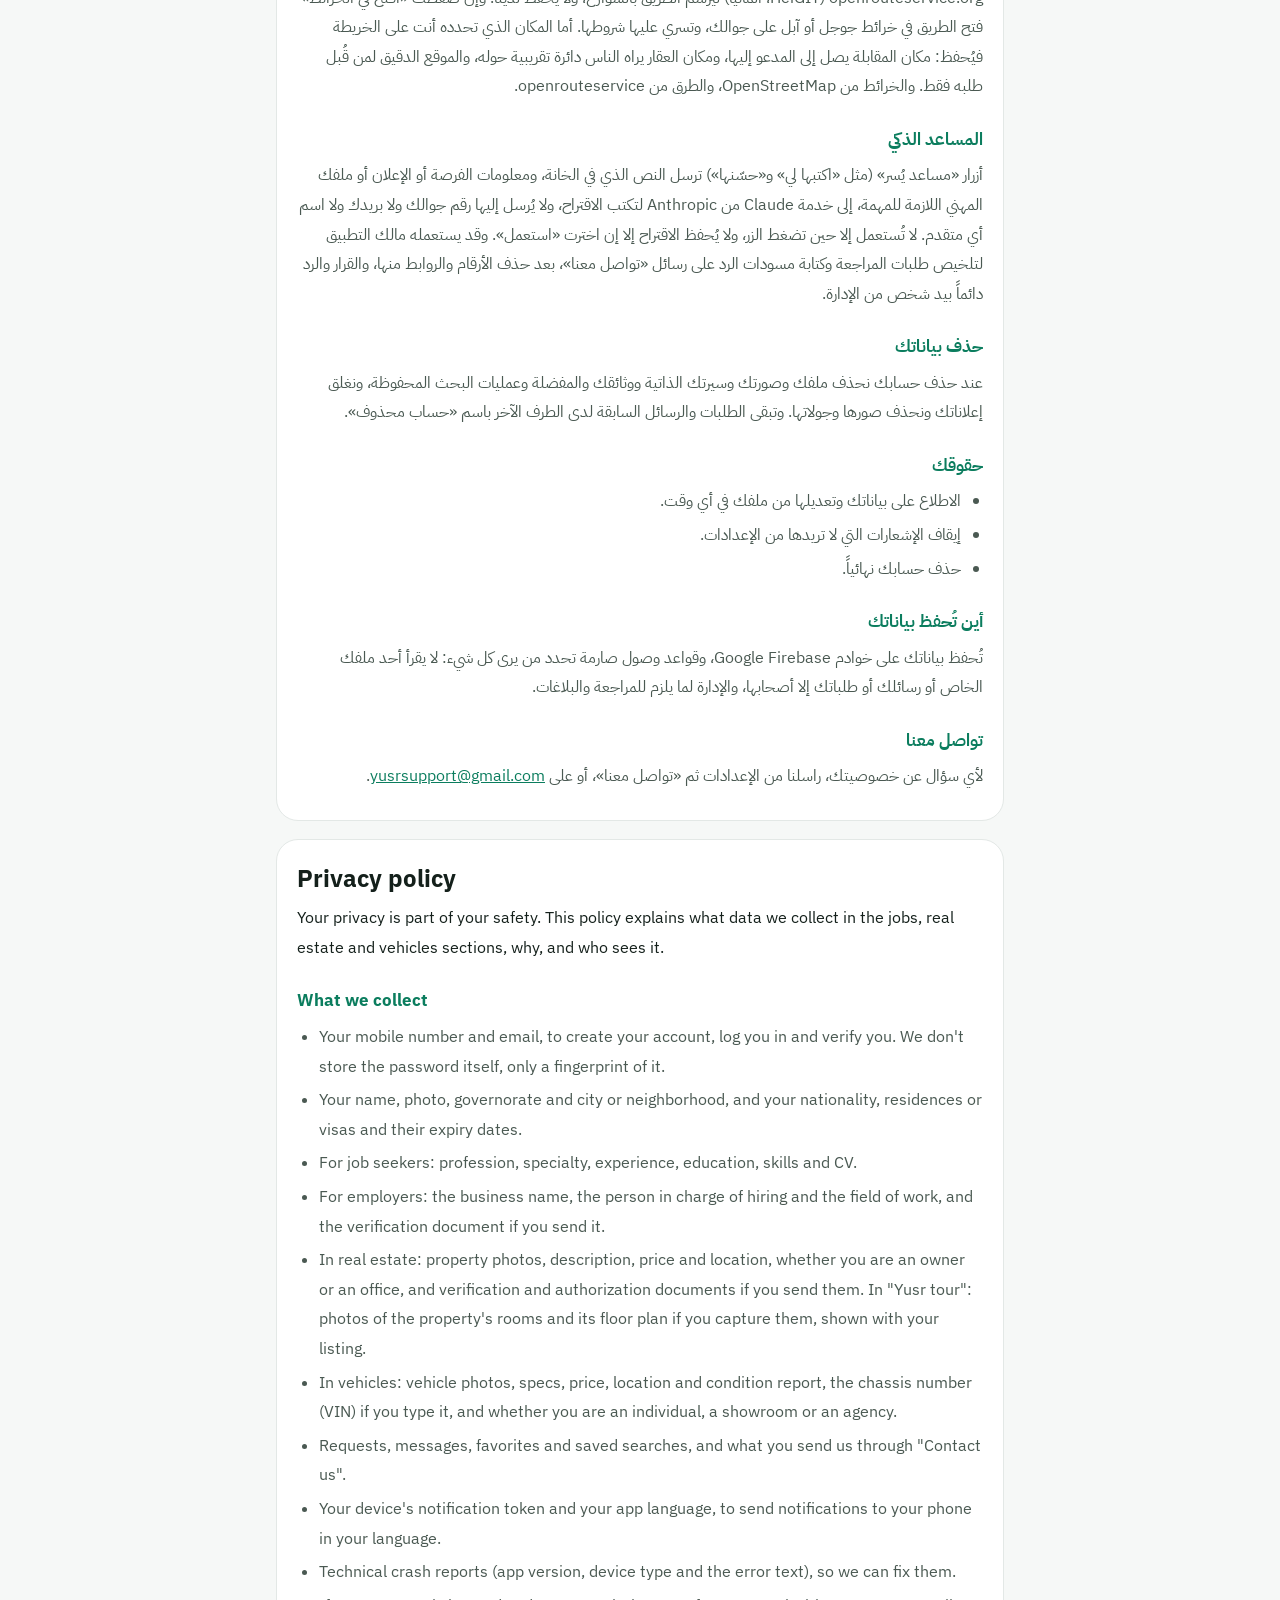
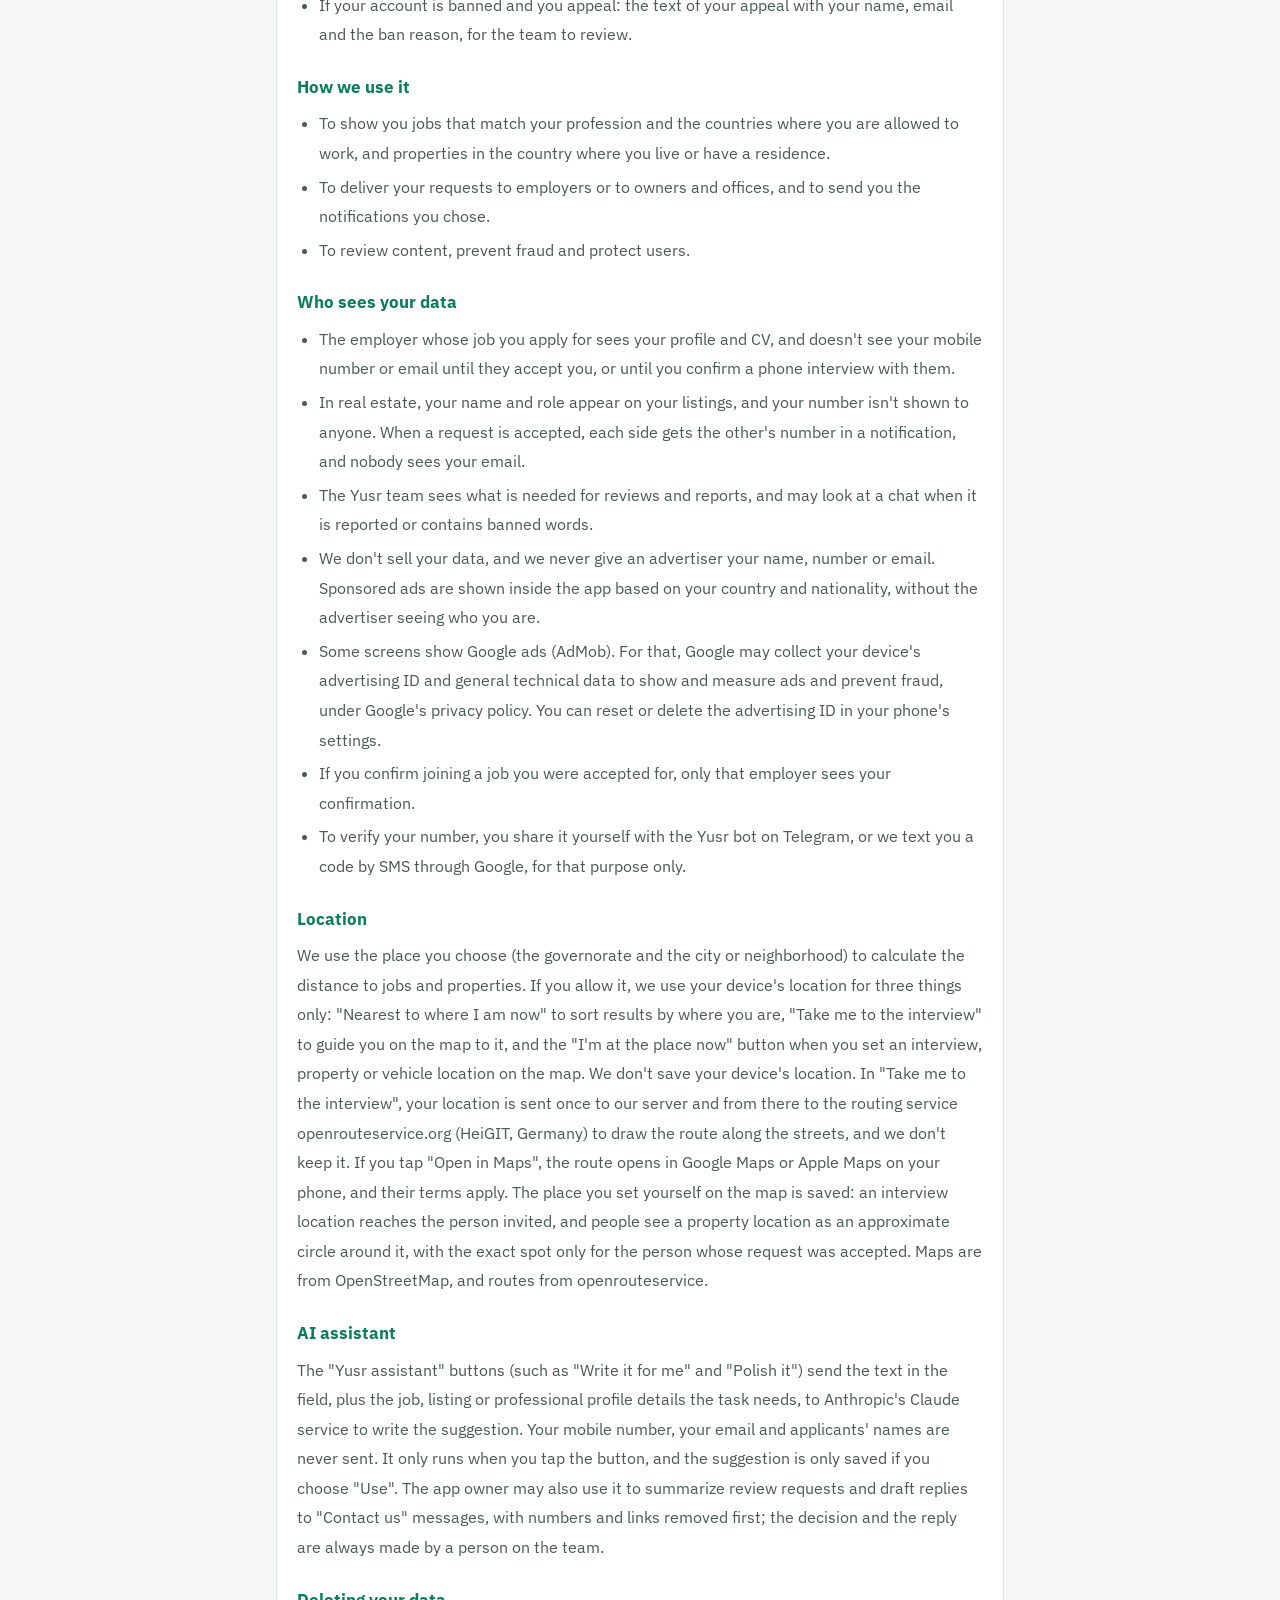
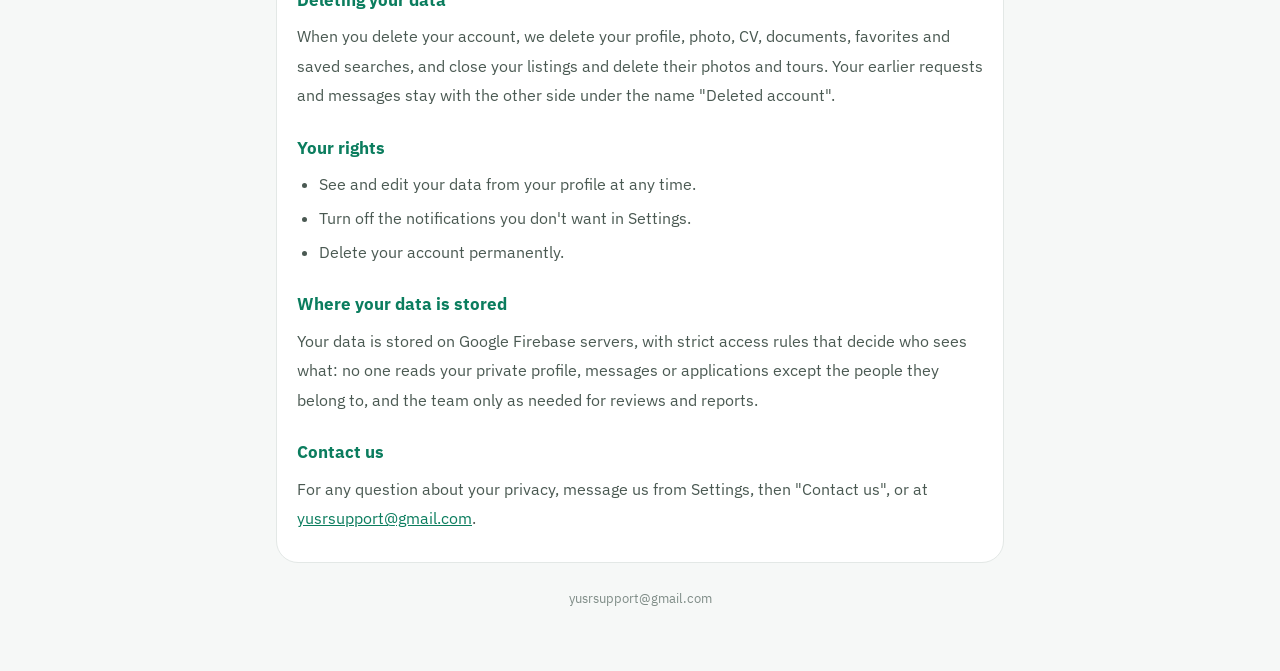
==== commit 70d67b92: "Privacy: vehicles, Yusr tour photos, crash reports, Google ads (AdMob) and the advertising ID, numbe" ====
--- a/privacy.html
+++ b/privacy.html
@@ -36,41 +36,41 @@
 <header><img src="logo.png" alt=""><div class="name">يُسر · Yusr</div></header>
 <nav><a href="index.html" class="">يُسر · Yusr</a><a href="privacy.html" class="on">سياسة الخصوصية · Privacy</a><a href="delete-account.html" class="">حذف الحساب · Delete account</a></nav>
 <section class="doc" lang="ar" dir="rtl"><h1>سياسة الخصوصية</h1>
-<p class="lead">خصوصيتك جزء من أمانك. توضّح هذه السياسة ما نجمعه من بيانات في قسمي فرص العمل والعقارات، ولماذا، ومن يراها.</p>
+<p class="lead">خصوصيتك جزء من أمانك. توضّح هذه السياسة ما نجمعه من بيانات في أقسام فرص العمل والعقارات والمركبات، ولماذا، ومن يراها.</p>
 <h2>ما الذي نجمعه</h2>
-<ul><li>رقم موبايلك وبريدك الإلكتروني، لإنشاء حسابك وتسجيل دخولك والتحقق منك. ولا نحفظ كلمة السر نفسها، بل بصمة منها.</li><li>اسمك وصورتك ومحافظتك ومدينتك أو حيّك، وجنسيتك وإقاماتك أو تأشيراتك وتواريخ انتهائها.</li><li>للباحثين عن عمل: المهنة والتخصص والخبرة والتعليم والمهارات والسيرة الذاتية.</li><li>لأصحاب العمل: اسم المنشأة والمسؤول عن التوظيف ومجال النشاط، ووثيقة التوثيق إن أرسلتها.</li><li>في العقارات: صور العقار ووصفه وسعره ومكانه، وصفتك مالكاً أو مكتباً، ووثائق التوثيق والتفويض إن أرسلتها.</li><li>الطلبات والرسائل والمفضلة وعمليات البحث المحفوظة، وما ترسله إلينا عبر «تواصل معنا».</li><li>رمز جهازك للإشعارات ولغة تطبيقك، لنرسل إليك الإشعارات على جوالك بلغتك.</li><li>إن حُظر حسابك واعترضت على القرار: نص اعتراضك مع اسمك وبريدك وسبب الحظر، لتراجعه الإدارة.</li></ul>
+<ul><li>رقم جوالك وبريدك الإلكتروني، لإنشاء حسابك وتسجيل دخولك والتحقق منك. ولا نحفظ كلمة السر نفسها، بل بصمة منها.</li><li>اسمك وصورتك ومحافظتك ومدينتك أو حيّك، وجنسيتك وإقاماتك أو تأشيراتك وتواريخ انتهائها.</li><li>للباحثين عن عمل: المهنة والتخصص والخبرة والتعليم والمهارات والسيرة الذاتية.</li><li>لأصحاب العمل: اسم المنشأة والمسؤول عن التوظيف ومجال النشاط، ووثيقة التوثيق إن أرسلتها.</li><li>في العقارات: صور العقار ووصفه وسعره ومكانه، وصفتك مالكاً أو مكتباً، ووثائق التوثيق والتفويض إن أرسلتها. وفي «جولة يُسر»: صور غرف العقار ومخططها إن صوّرتها، وتُعرض مع إعلانك.</li><li>في المركبات: صور المركبة ومواصفاتها وسعرها ومكانها وتقرير حالتها، ورقم الهيكل إن كتبته، وصفتك فرداً أو معرضاً أو وكالة.</li><li>الطلبات والرسائل والمفضلة وعمليات البحث المحفوظة، وما ترسله إلينا عبر «تواصل معنا».</li><li>رمز جهازك للإشعارات ولغة تطبيقك، لنرسل إليك الإشعارات على جوالك بلغتك.</li><li>تقارير الأعطال التقنية (نسخة التطبيق ونوع الجهاز ونص الخطأ)، لنصلحها.</li><li>إن حُظر حسابك واعترضت على القرار: نص اعتراضك مع اسمك وبريدك وسبب الحظر، لتراجعه الإدارة.</li></ul>
 <h2>كيف نستخدمها</h2>
 <ul><li>لنعرض لك الفرص المناسبة لمهنتك وللبلدان التي يحق لك العمل فيها، والعقارات في البلد الذي تعيش فيه أو لديك فيه إقامة.</li><li>لنوصل طلباتك إلى أصحاب العمل أو المالكين والمكاتب، ونرسل لك الإشعارات التي اخترتها.</li><li>لمراجعة المحتوى ومنع الاحتيال وحماية المستخدمين.</li></ul>
 <h2>من يرى بياناتك</h2>
-<ul><li>صاحب العمل الذي تتقدم لفرصته يرى ملفك وسيرتك الذاتية، ولا يرى رقم موبايلك أو بريدك إلا بعد قبولك، أو بعد أن تؤكد معه موعد مقابلة هاتفية.</li><li>في العقارات يظهر اسمك وصفتك على إعلاناتك، ولا يظهر رقمك لأحد. حين يُقبل طلب يصل لكل طرف رقم الآخر بإشعار، ولا يرى أحد بريدك.</li><li>إدارة يُسر ترى ما يلزم للمراجعة والبلاغات، وقد تطّلع على محادثة عند وجود بلاغ عنها أو كلمات محظورة فيها.</li><li>إن أكّدت التحاقك بعمل قُبلت فيه، يرى صاحب ذلك العمل وحده تأكيدك.</li><li>لإرسال رمز التحقق نرسل رقم موبايلك إلى Telegram (أو إلى Google في رسالة SMS) لهذا الغرض فقط.</li><li>لا نبيع بياناتك، ولا نشاركها مع المعلنين. والإعلانات المموّلة تُعرض حسب دولتك وجنسيتك داخل التطبيق دون أن يرى المعلن من أنت.</li></ul>
+<ul><li>صاحب العمل الذي تتقدم لفرصته يرى ملفك وسيرتك الذاتية، ولا يرى رقم جوالك أو بريدك إلا بعد قبولك، أو بعد أن تؤكد معه موعد مقابلة هاتفية.</li><li>في العقارات يظهر اسمك وصفتك على إعلاناتك، ولا يظهر رقمك لأحد. حين يُقبل طلب يصل لكل طرف رقم الآخر بإشعار، ولا يرى أحد بريدك.</li><li>إدارة يُسر ترى ما يلزم للمراجعة والبلاغات، وقد تطّلع على محادثة عند وجود بلاغ عنها أو كلمات محظورة فيها.</li><li>إن أكّدت التحاقك بعمل قُبلت فيه، يرى صاحب ذلك العمل وحده تأكيدك.</li><li>للتحقق من رقمك تشاركه أنت مع بوت «يُسر» في Telegram، أو نرسل إليه رمزاً برسالة SMS عبر Google، لهذا الغرض فقط.</li><li>لا نبيع بياناتك، ولا نعطي أي معلن اسمك أو رقمك أو بريدك. والإعلانات المموّلة تُعرض حسب دولتك وجنسيتك داخل التطبيق دون أن يرى المعلن من أنت.</li><li>تعرض بعض الشاشات إعلانات Google (AdMob)، وقد تجمع Google لذلك معرّف الإعلانات في جهازك وبيانات تقنية عامة لعرض الإعلانات وقياسها ومنع الاحتيال، وفق سياسة خصوصية Google. ويمكنك إعادة تعيين معرّف الإعلانات أو حذفه من إعدادات جوالك.</li></ul>
 <h2>الموقع</h2>
-<p>نستخدم المكان الذي تختاره (المحافظة والمدينة أو الحي) لحساب المسافة إلى الفرص والعقارات. وإن سمحت، نستخدم موقع جهازك في ثلاثة أشياء فقط: «الأقرب إلى موقعي الآن» لترتيب النتائج حسب مكانك، و«خذني للمقابلة» لنرشدك على الخريطة إلى مكانها، وزر «أنا في المكان الآن» حين تحدد على الخريطة مكان مقابلة أو عقار. لا نحفظ موقع جهازك ولا نشاركه. أما المكان الذي تحدده أنت على الخريطة فيُحفظ: مكان المقابلة يصل إلى المدعو إليها، ومكان العقار يراه الناس دائرة تقريبية حوله، والموقع الدقيق لمن قُبل طلبه فقط. والخرائط من OpenStreetMap.</p>
+<p>نستخدم المكان الذي تختاره (المحافظة والمدينة أو الحي) لحساب المسافة إلى الفرص والعقارات. وإن سمحت، نستخدم موقع جهازك في ثلاثة أشياء فقط: «الأقرب إلى موقعي الآن» لترتيب النتائج حسب مكانك، و«خذني للمقابلة» لنرشدك على الخريطة إلى مكانها، وزر «أنا في المكان الآن» حين تحدد على الخريطة مكان مقابلة أو عقار أو مركبة. لا نحفظ موقع جهازك. وفي «خذني للمقابلة» يُرسَل موقعك مرة إلى خادمنا ومنه إلى خدمة الطرق openrouteservice.org (HeiGIT، ألمانيا) ليُرسم الطريق بالشوارع، ولا يُحفظ لدينا. وإن ضغطت «افتح في الخرائط» فتح الطريق في خرائط جوجل أو آبل على جوالك، وتسري عليها شروطها. أما المكان الذي تحدده أنت على الخريطة فيُحفظ: مكان المقابلة يصل إلى المدعو إليها، ومكان العقار يراه الناس دائرة تقريبية حوله، والموقع الدقيق لمن قُبل طلبه فقط. والخرائط من OpenStreetMap، والطرق من openrouteservice.</p>
+<h2>المساعد الذكي</h2>
+<p>أزرار «مساعد يُسر» (مثل «اكتبها لي» و«حسّنها») ترسل النص الذي في الخانة، ومعلومات الفرصة أو الإعلان أو ملفك المهني اللازمة للمهمة، إلى خدمة Claude من Anthropic لتكتب الاقتراح، ولا يُرسل إليها رقم جوالك ولا بريدك ولا اسم أي متقدم. لا تُستعمل إلا حين تضغط الزر، ولا يُحفظ الاقتراح إلا إن اخترت «استعمل». وقد يستعمله مالك التطبيق لتلخيص طلبات المراجعة وكتابة مسودات الرد على رسائل «تواصل معنا»، بعد حذف الأرقام والروابط منها، والقرار والرد دائماً بيد شخص من الإدارة.</p>
 <h2>حذف بياناتك</h2>
-<p>عند حذف حسابك نحذف ملفك وصورتك وسيرتك الذاتية ووثائقك والمفضلة وعمليات البحث المحفوظة، ونغلق إعلاناتك العقارية. وتبقى الطلبات والرسائل السابقة لدى الطرف الآخر باسم «حساب محذوف».</p>
+<p>عند حذف حسابك نحذف ملفك وصورتك وسيرتك الذاتية ووثائقك والمفضلة وعمليات البحث المحفوظة، ونغلق إعلاناتك ونحذف صورها وجولاتها. وتبقى الطلبات والرسائل السابقة لدى الطرف الآخر باسم «حساب محذوف».</p>
 <h2>حقوقك</h2>
 <ul><li>الاطلاع على بياناتك وتعديلها من ملفك في أي وقت.</li><li>إيقاف الإشعارات التي لا تريدها من الإعدادات.</li><li>حذف حسابك نهائياً.</li></ul>
-<h2>المساعد الذكي</h2>
-<p>أزرار «مساعد يُسر» (مثل «اكتبها لي» و«حسّنها») ترسل النص الذي في الخانة، ومعلومات الفرصة أو الإعلان أو ملفك المهني اللازمة للمهمة، إلى خدمة Claude من Anthropic لتكتب الاقتراح، ولا يُرسل إليها رقم موبايلك ولا بريدك ولا اسم أي متقدم. لا تُستعمل إلا حين تضغط الزر، ولا يُحفظ الاقتراح إلا إن اخترت «استعمل». وقد يستعمله مالك التطبيق لتلخيص طلبات المراجعة وكتابة مسودات الرد على رسائل «تواصل معنا»، بعد حذف الأرقام والروابط منها، والقرار والرد دائماً بيد شخص من الإدارة.</p>
 <h2>أين تُحفظ بياناتك</h2>
 <p>تُحفظ بياناتك على خوادم Google Firebase، وقواعد وصول صارمة تحدد من يرى كل شيء: لا يقرأ أحد ملفك الخاص أو رسائلك أو طلباتك إلا أصحابها، والإدارة لما يلزم للمراجعة والبلاغات.</p>
 <h2>تواصل معنا</h2>
 <p>لأي سؤال عن خصوصيتك، راسلنا من الإعدادات ثم «تواصل معنا»، أو على <a href="mailto:yusrsupport@gmail.com">yusrsupport@gmail.com</a>.</p></section>
 <section class="doc en" lang="en" dir="ltr"><h1>Privacy policy</h1>
-<p class="lead">Your privacy is part of your safety. This policy explains what data we collect in the jobs and real estate sections, why, and who sees it.</p>
+<p class="lead">Your privacy is part of your safety. This policy explains what data we collect in the jobs, real estate and vehicles sections, why, and who sees it.</p>
 <h2>What we collect</h2>
-<ul><li>Your mobile number and email, to create your account, log you in and verify you. We don&#x27;t store the password itself, only a fingerprint of it.</li><li>Your name, photo, governorate and city or neighborhood, and your nationality, residences or visas and their expiry dates.</li><li>For job seekers: profession, specialty, experience, education, skills and CV.</li><li>For employers: the business name, the person in charge of hiring and the field of work, and the verification document if you send it.</li><li>In real estate: property photos, description, price and location, whether you are an owner or an office, and verification and authorization documents if you send them.</li><li>Requests, messages, favorites and saved searches, and what you send us through &quot;Contact us&quot;.</li><li>Your device&#x27;s notification token and your app language, to send notifications to your phone in your language.</li><li>If your account is banned and you appeal: the text of your appeal with your name, email and the ban reason, for the team to review.</li></ul>
+<ul><li>Your mobile number and email, to create your account, log you in and verify you. We don&#x27;t store the password itself, only a fingerprint of it.</li><li>Your name, photo, governorate and city or neighborhood, and your nationality, residences or visas and their expiry dates.</li><li>For job seekers: profession, specialty, experience, education, skills and CV.</li><li>For employers: the business name, the person in charge of hiring and the field of work, and the verification document if you send it.</li><li>In real estate: property photos, description, price and location, whether you are an owner or an office, and verification and authorization documents if you send them. In &quot;Yusr tour&quot;: photos of the property&#x27;s rooms and its floor plan if you capture them, shown with your listing.</li><li>In vehicles: vehicle photos, specs, price, location and condition report, the chassis number (VIN) if you type it, and whether you are an individual, a showroom or an agency.</li><li>Requests, messages, favorites and saved searches, and what you send us through &quot;Contact us&quot;.</li><li>Your device&#x27;s notification token and your app language, to send notifications to your phone in your language.</li><li>Technical crash reports (app version, device type and the error text), so we can fix them.</li><li>If your account is banned and you appeal: the text of your appeal with your name, email and the ban reason, for the team to review.</li></ul>
 <h2>How we use it</h2>
 <ul><li>To show you jobs that match your profession and the countries where you are allowed to work, and properties in the country where you live or have a residence.</li><li>To deliver your requests to employers or to owners and offices, and to send you the notifications you chose.</li><li>To review content, prevent fraud and protect users.</li></ul>
 <h2>Who sees your data</h2>
-<ul><li>The employer whose job you apply for sees your profile and CV, and doesn&#x27;t see your mobile number or email until they accept you, or until you confirm a phone interview with them.</li><li>In real estate, your name and role appear on your listings, and your number isn&#x27;t shown to anyone. When a request is accepted, each side gets the other&#x27;s number in a notification, and nobody sees your email.</li><li>The Yusr team sees what is needed for reviews and reports, and may look at a chat when it is reported or contains banned words.</li><li>We don&#x27;t sell your data or share it with advertisers. Sponsored ads are shown inside the app based on your country and nationality, without the advertiser seeing who you are.</li><li>If you confirm joining a job you were accepted for, only that employer sees your confirmation.</li><li>To send your verification code, we send your mobile number to Telegram (or to Google for an SMS) for that purpose only.</li></ul>
+<ul><li>The employer whose job you apply for sees your profile and CV, and doesn&#x27;t see your mobile number or email until they accept you, or until you confirm a phone interview with them.</li><li>In real estate, your name and role appear on your listings, and your number isn&#x27;t shown to anyone. When a request is accepted, each side gets the other&#x27;s number in a notification, and nobody sees your email.</li><li>The Yusr team sees what is needed for reviews and reports, and may look at a chat when it is reported or contains banned words.</li><li>We don&#x27;t sell your data, and we never give an advertiser your name, number or email. Sponsored ads are shown inside the app based on your country and nationality, without the advertiser seeing who you are.</li><li>Some screens show Google ads (AdMob). For that, Google may collect your device&#x27;s advertising ID and general technical data to show and measure ads and prevent fraud, under Google&#x27;s privacy policy. You can reset or delete the advertising ID in your phone&#x27;s settings.</li><li>If you confirm joining a job you were accepted for, only that employer sees your confirmation.</li><li>To verify your number, you share it yourself with the Yusr bot on Telegram, or we text you a code by SMS through Google, for that purpose only.</li></ul>
 <h2>Location</h2>
-<p>We use the place you choose (the governorate and the city or neighborhood) to calculate the distance to jobs and properties. If you allow it, we use your device&#x27;s location for three things only: &quot;Nearest to where I am now&quot; to sort results by where you are, &quot;Take me to the interview&quot; to guide you on the map to it, and the &quot;I&#x27;m at the place now&quot; button when you set an interview or property location on the map. We don&#x27;t save or share your device&#x27;s location. The place you set yourself on the map is saved: an interview location reaches the person invited, and people see a property location as an approximate circle around it, with the exact spot only for the person whose request was accepted. Maps are from OpenStreetMap.</p>
+<p>We use the place you choose (the governorate and the city or neighborhood) to calculate the distance to jobs and properties. If you allow it, we use your device&#x27;s location for three things only: &quot;Nearest to where I am now&quot; to sort results by where you are, &quot;Take me to the interview&quot; to guide you on the map to it, and the &quot;I&#x27;m at the place now&quot; button when you set an interview, property or vehicle location on the map. We don&#x27;t save your device&#x27;s location. In &quot;Take me to the interview&quot;, your location is sent once to our server and from there to the routing service openrouteservice.org (HeiGIT, Germany) to draw the route along the streets, and we don&#x27;t keep it. If you tap &quot;Open in Maps&quot;, the route opens in Google Maps or Apple Maps on your phone, and their terms apply. The place you set yourself on the map is saved: an interview location reaches the person invited, and people see a property location as an approximate circle around it, with the exact spot only for the person whose request was accepted. Maps are from OpenStreetMap, and routes from openrouteservice.</p>
+<h2>AI assistant</h2>
+<p>The &quot;Yusr assistant&quot; buttons (such as &quot;Write it for me&quot; and &quot;Polish it&quot;) send the text in the field, plus the job, listing or professional profile details the task needs, to Anthropic&#x27;s Claude service to write the suggestion. Your mobile number, your email and applicants&#x27; names are never sent. It only runs when you tap the button, and the suggestion is only saved if you choose &quot;Use&quot;. The app owner may also use it to summarize review requests and draft replies to &quot;Contact us&quot; messages, with numbers and links removed first; the decision and the reply are always made by a person on the team.</p>
 <h2>Deleting your data</h2>
-<p>When you delete your account, we delete your profile, photo, CV, documents, favorites and saved searches, and close your property listings. Your earlier requests and messages stay with the other side under the name &quot;Deleted account&quot;.</p>
+<p>When you delete your account, we delete your profile, photo, CV, documents, favorites and saved searches, and close your listings and delete their photos and tours. Your earlier requests and messages stay with the other side under the name &quot;Deleted account&quot;.</p>
 <h2>Your rights</h2>
 <ul><li>See and edit your data from your profile at any time.</li><li>Turn off the notifications you don&#x27;t want in Settings.</li><li>Delete your account permanently.</li></ul>
-<h2>AI assistant</h2>
-<p>The &quot;Yusr assistant&quot; buttons (such as &quot;Write it for me&quot; and &quot;Polish it&quot;) send the text in the field, plus the job, listing or professional profile details the task needs, to Anthropic&#x27;s Claude service to write the suggestion. Your mobile number, your email and applicants&#x27; names are never sent. It only runs when you tap the button, and the suggestion is only saved if you choose &quot;Use&quot;. The app owner may also use it to summarize review requests and draft replies to &quot;Contact us&quot; messages, with numbers and links removed first; the decision and the reply are always made by a person on the team.</p>
 <h2>Where your data is stored</h2>
 <p>Your data is stored on Google Firebase servers, with strict access rules that decide who sees what: no one reads your private profile, messages or applications except the people they belong to, and the team only as needed for reviews and reports.</p>
 <h2>Contact us</h2>
